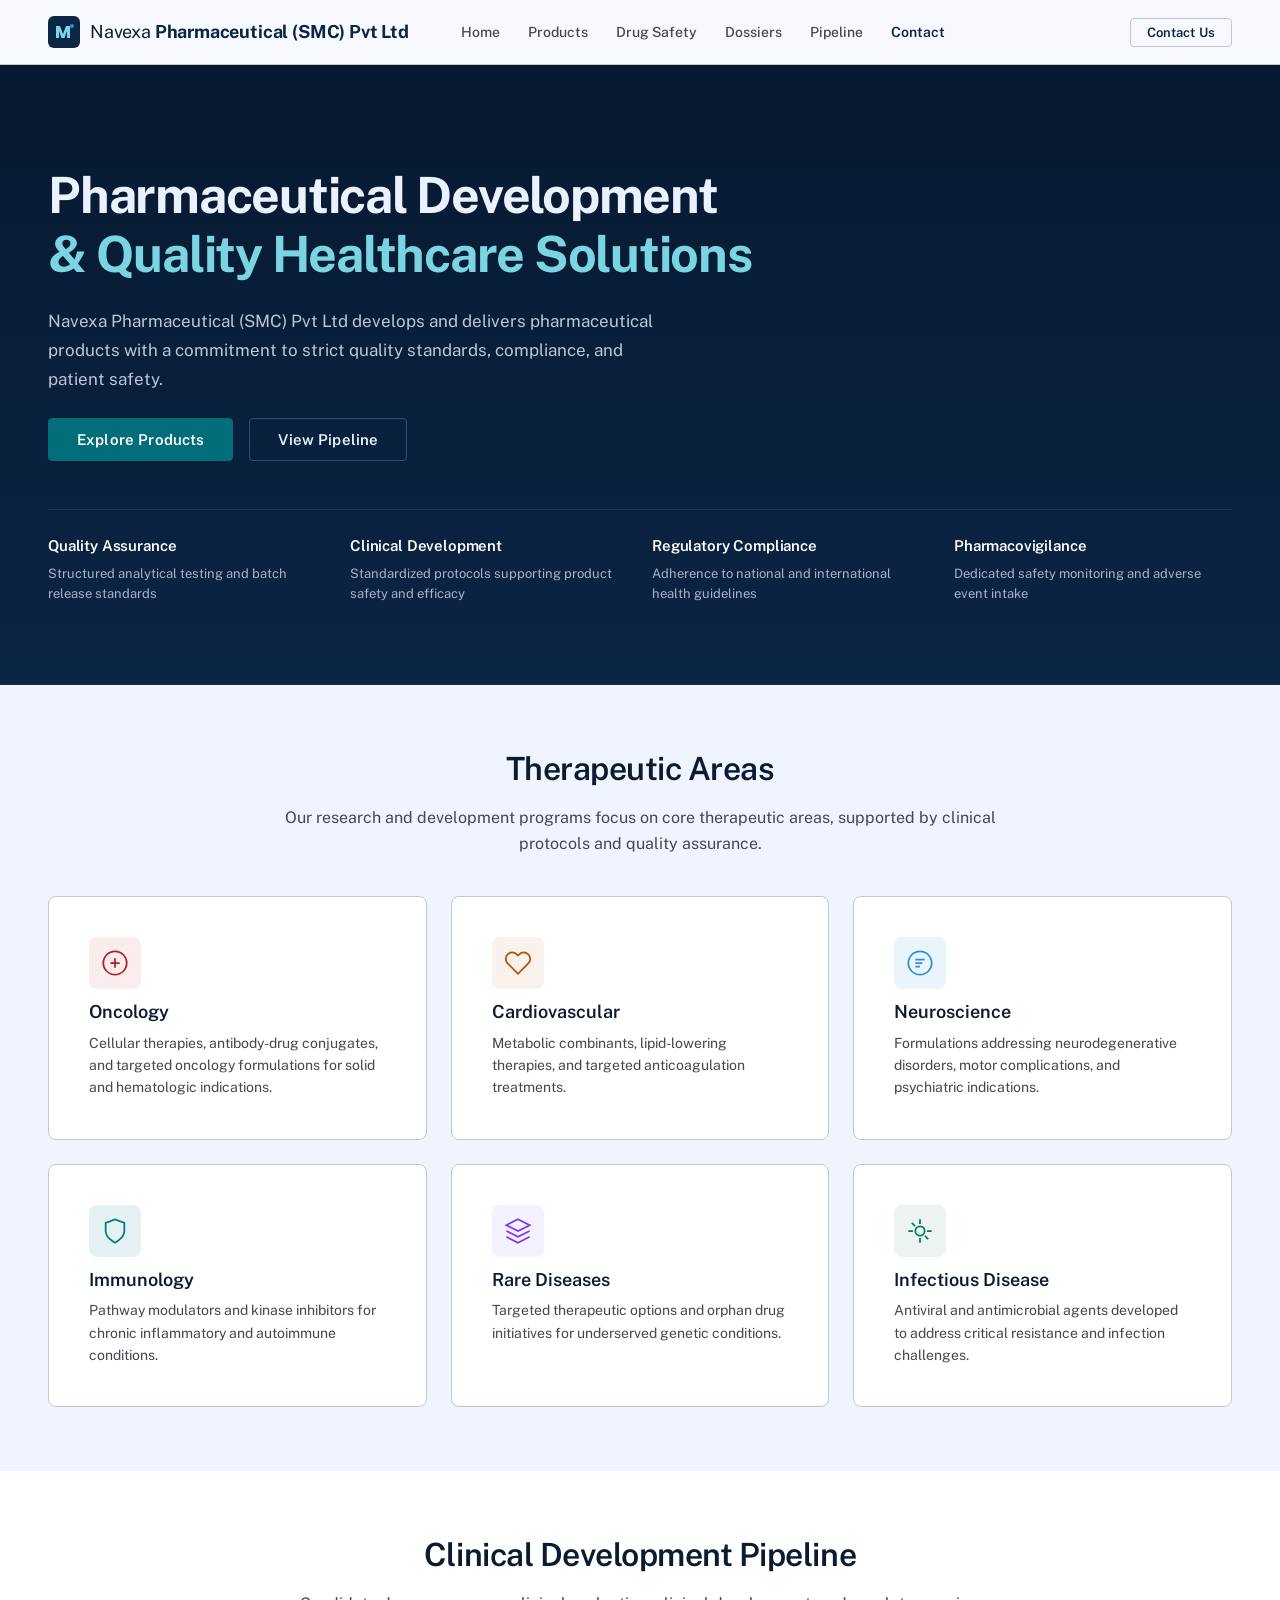
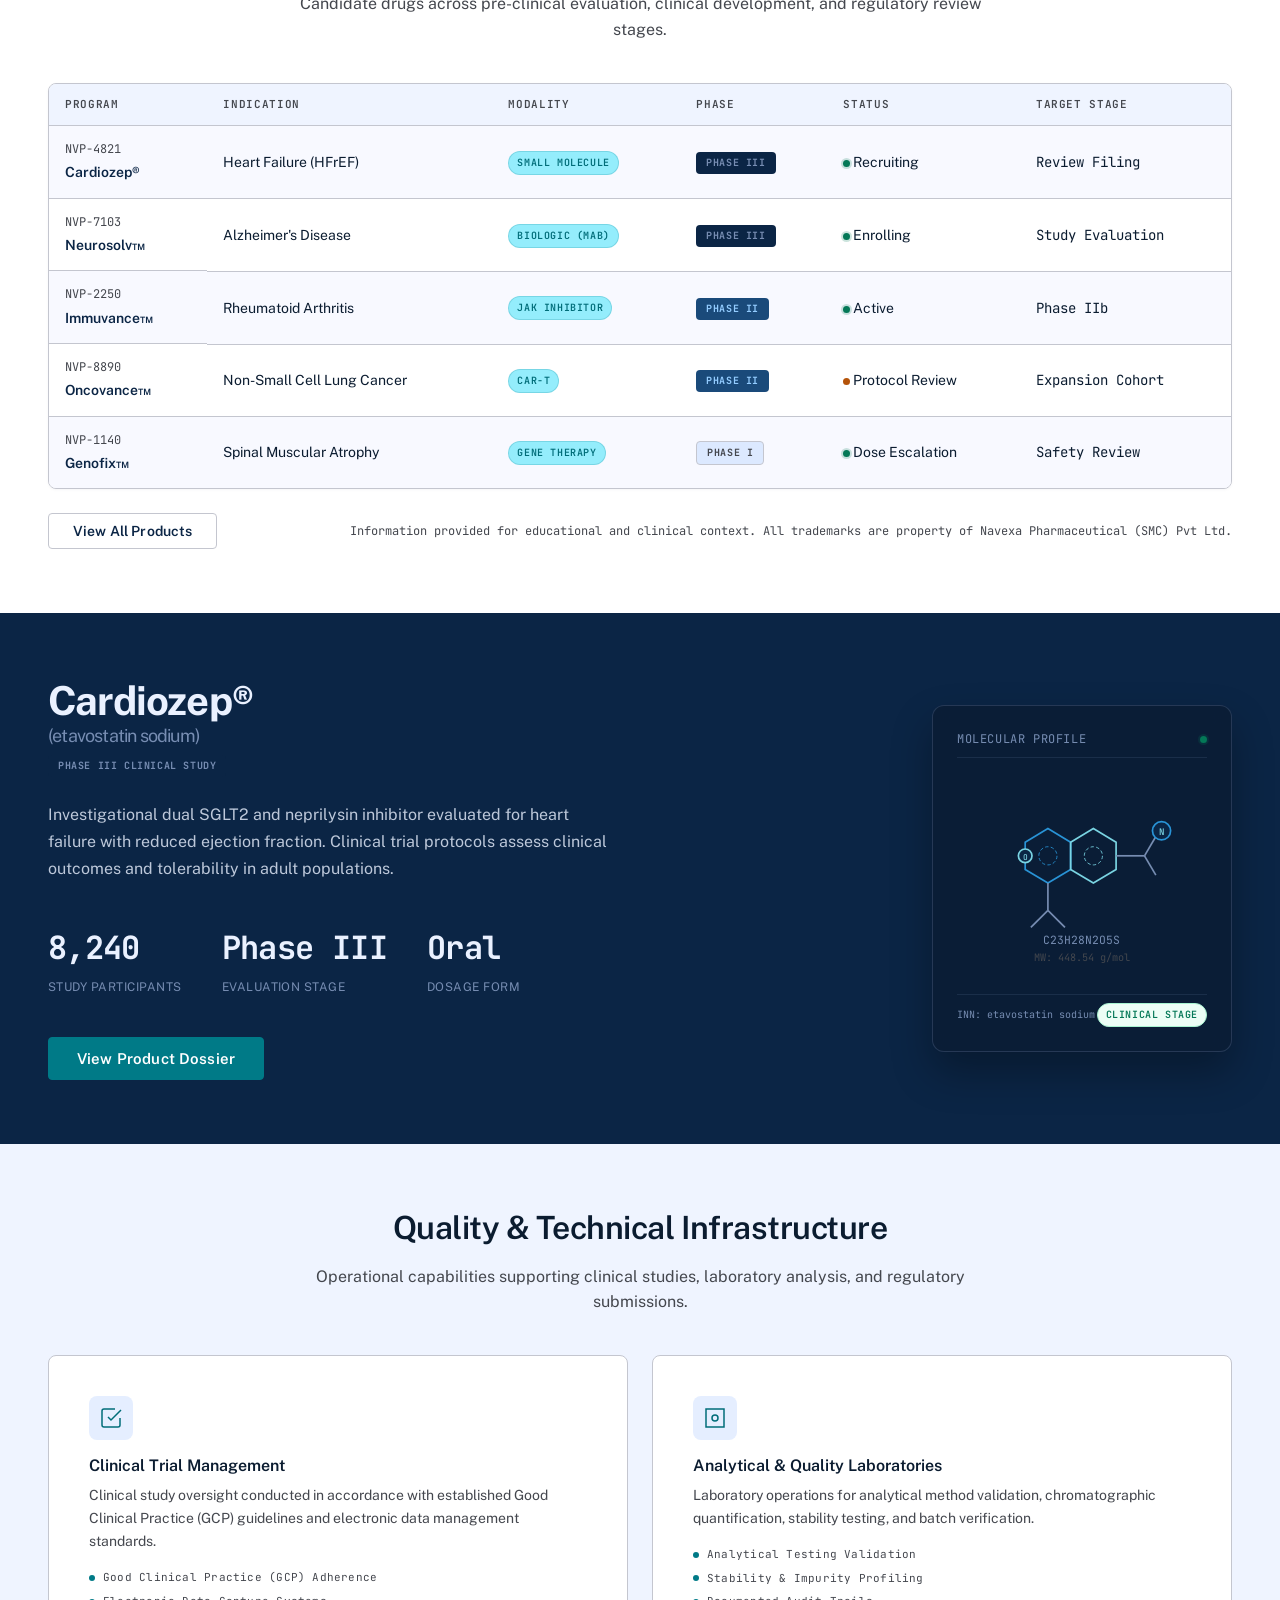
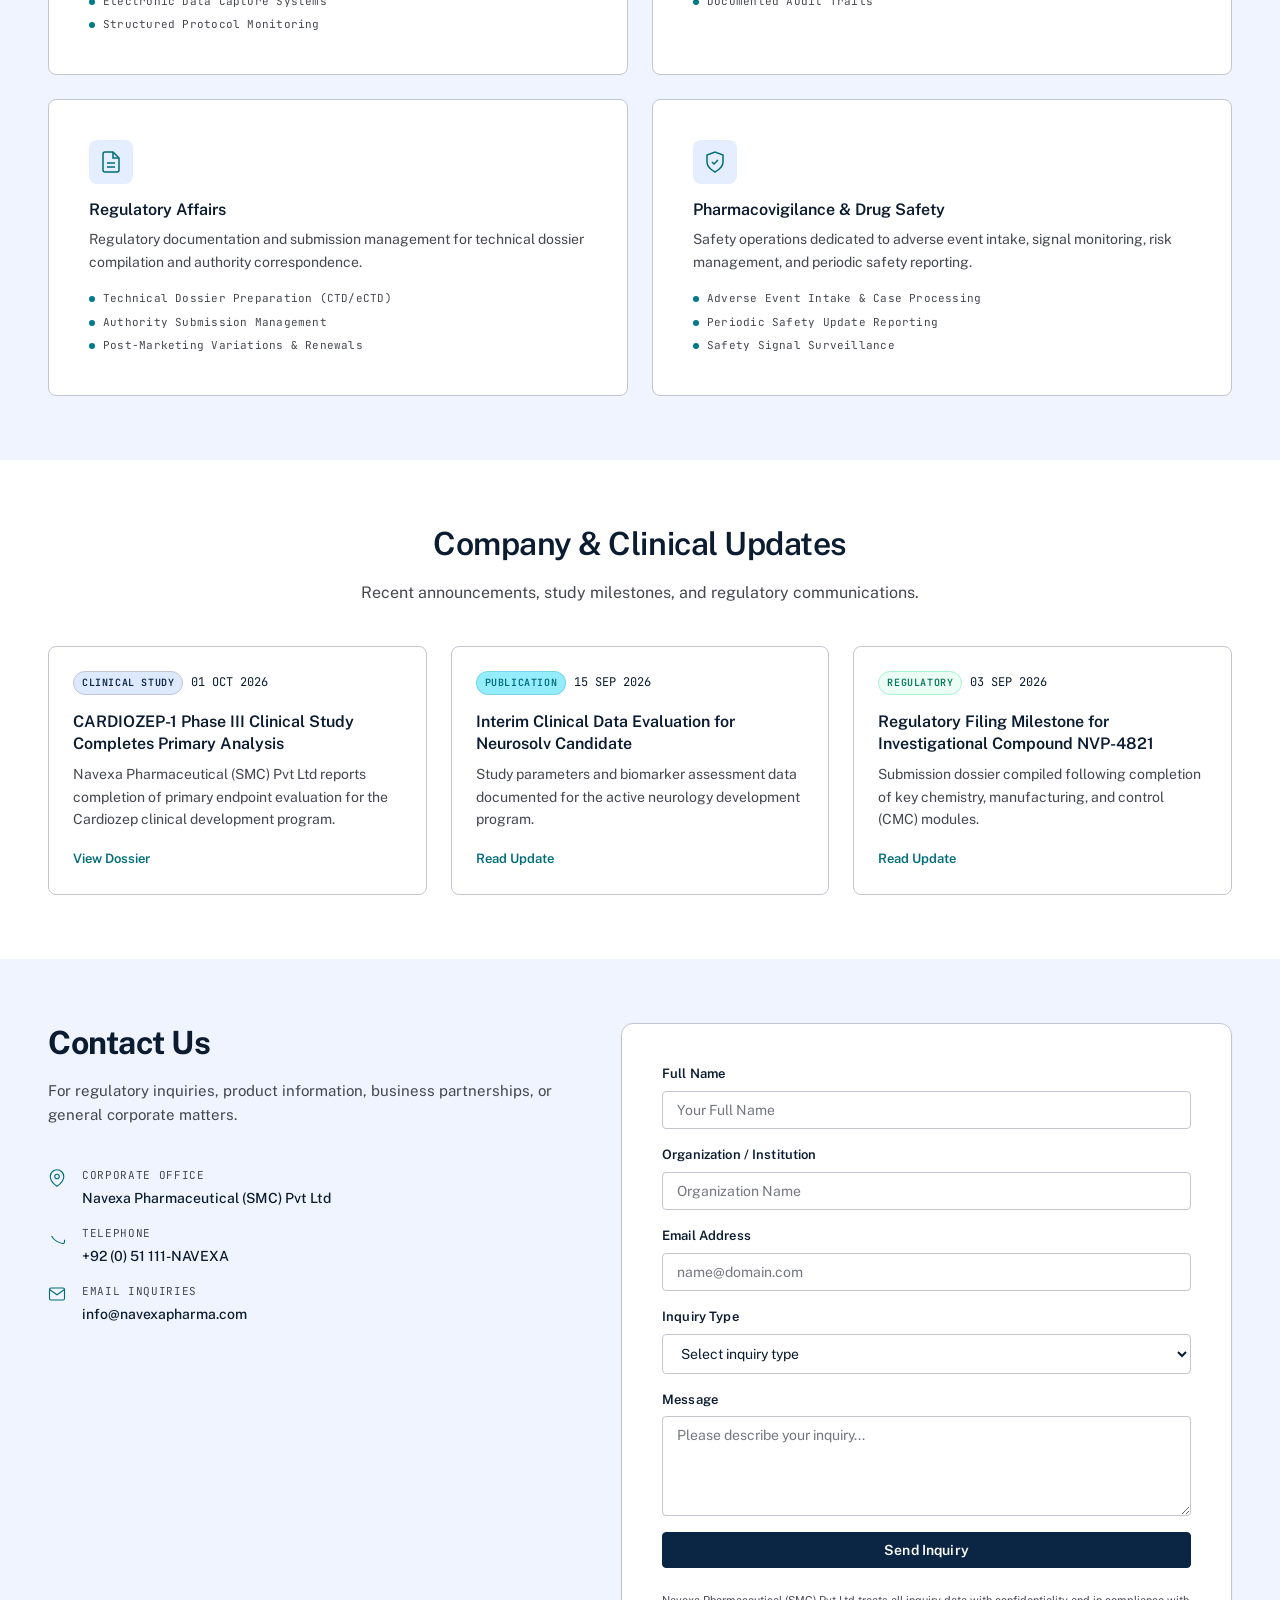
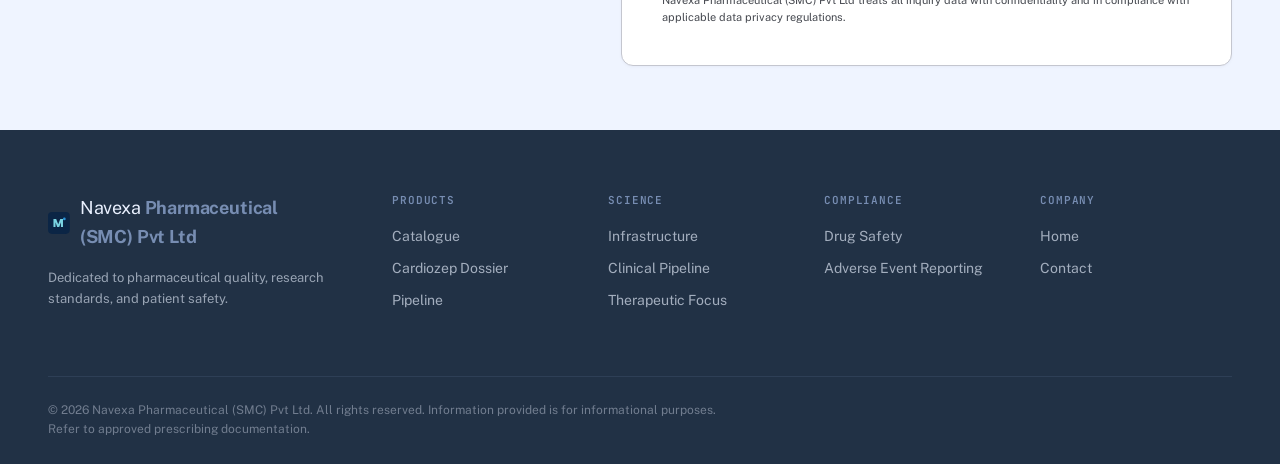
==== index.html @ 5f013281 "Initial commit: Navexa Pharmaceutical corporate frontend" ====
<!DOCTYPE html>
<html lang="en">
<head>
  <meta charset="UTF-8" />
  <meta name="viewport" content="width=device-width, initial-scale=1.0" />
  <title>Navexa Pharmaceutical (SMC) Pvt Ltd — Corporate Healthcare &amp; Formulations</title>
  <meta name="description" content="Navexa Pharmaceutical (SMC) Pvt Ltd develops and delivers pharmaceutical products with a commitment to quality standards, clinical research, and patient safety." />
  <link rel="preconnect" href="https://fonts.googleapis.com" />
  <link rel="preconnect" href="https://fonts.gstatic.com" crossorigin />
  <link href="https://fonts.googleapis.com/css2?family=Public+Sans:ital,wght@0,300;0,400;0,500;0,600;0,700;0,800;1,400&family=JetBrains+Mono:wght@400;500;600;700&display=swap" rel="stylesheet" />
  <link rel="stylesheet" href="css/design-system.css" />
  <link rel="stylesheet" href="css/homepage.css" />
</head>
<body>
  <nav class="nav" id="main-nav">
    <div class="nav__inner container">
      <a href="index.html" class="nav__logo">
        <svg width="32" height="32" viewBox="0 0 32 32" fill="none"><rect width="32" height="32" rx="6" fill="#0B2545"/><path d="M8 10h4l3 8 3-8h4v12h-3v-7l-2.5 7h-3L11 15v7H8V10z" fill="#7AD4E2"/><circle cx="24" cy="10" r="2" fill="#2993D6"/></svg>
        <span class="nav__brand">Navexa <strong>Pharmaceutical (SMC) Pvt Ltd</strong></span>
      </a>
      <ul class="nav__links" id="nav-links">
        <li><a href="index.html" class="nav__link nav__link--active">Home</a></li>
        <li><a href="products.html" class="nav__link">Products</a></li>
        <li><a href="pharmacovigilance.html" class="nav__link">Drug Safety</a></li>
        <li><a href="dossier.html" class="nav__link">Dossiers</a></li>
        <li><a href="#pipeline" class="nav__link">Pipeline</a></li>
        <li><a href="#contact" class="nav__link">Contact</a></li>
      </ul>
      <div class="nav__actions">
        <a href="#contact" class="btn btn--outline btn--sm" id="nav-portal-btn">Contact Us</a>
        <button class="nav__hamburger" id="nav-hamburger" aria-label="Open menu" aria-expanded="false"><span></span><span></span><span></span></button>
      </div>
    </div>
  </nav>

  <header class="hero" id="home">
    <div class="container hero__inner">
      <h1 class="hero__headline">Pharmaceutical Development<br/><span class="hero__headline-accent">&amp; Quality Healthcare Solutions</span></h1>
      <p class="hero__subtext">Navexa Pharmaceutical (SMC) Pvt Ltd develops and delivers pharmaceutical products with a commitment to strict quality standards, compliance, and patient safety.</p>
      <div class="hero__actions">
        <a href="products.html" class="btn btn--primary btn--lg" id="hero-products-btn">Explore Products</a>
        <a href="#pipeline" class="btn btn--outline btn--lg" id="hero-pipeline-btn">View Pipeline</a>
      </div>
      <div class="hero__pillars">
        <div class="pillar-item">
          <span class="pillar-item__title">Quality Assurance</span>
          <span class="pillar-item__desc">Structured analytical testing and batch release standards</span>
        </div>
        <div class="pillar-item">
          <span class="pillar-item__title">Clinical Development</span>
          <span class="pillar-item__desc">Standardized protocols supporting product safety and efficacy</span>
        </div>
        <div class="pillar-item">
          <span class="pillar-item__title">Regulatory Compliance</span>
          <span class="pillar-item__desc">Adherence to national and international health guidelines</span>
        </div>
        <div class="pillar-item">
          <span class="pillar-item__title">Pharmacovigilance</span>
          <span class="pillar-item__desc">Dedicated safety monitoring and adverse event intake</span>
        </div>
      </div>
    </div>
  </header>

  <section class="section section--alt" id="therapeutic-areas">
    <div class="container">
      <div class="section__header">
        <h2 class="section__title">Therapeutic Areas</h2>
        <p class="section__subtitle">Our research and development programs focus on core therapeutic areas, supported by clinical protocols and quality assurance.</p>
      </div>
      <div class="grid grid--3col">
        <a href="products.html" class="therapeutic-card" id="card-oncology">
          <div class="therapeutic-card__icon therapeutic-card__icon--oncology"><svg width="28" height="28" viewBox="0 0 24 24" fill="none" stroke="currentColor" stroke-width="1.5"><circle cx="12" cy="12" r="10"/><path d="M8 12h8M12 8v8"/></svg></div>
          <h3 class="therapeutic-card__title">Oncology</h3>
          <p class="therapeutic-card__desc">Cellular therapies, antibody-drug conjugates, and targeted oncology formulations for solid and hematologic indications.</p>
        </a>
        <a href="products.html" class="therapeutic-card" id="card-cardiology">
          <div class="therapeutic-card__icon therapeutic-card__icon--cardiology"><svg width="28" height="28" viewBox="0 0 24 24" fill="none" stroke="currentColor" stroke-width="1.5"><path d="M20.84 4.61a5.5 5.5 0 0 0-7.78 0L12 5.67l-1.06-1.06a5.5 5.5 0 0 0-7.78 7.78l1.06 1.06L12 21.23l7.78-7.78 1.06-1.06a5.5 5.5 0 0 0 0-7.78z"/></svg></div>
          <h3 class="therapeutic-card__title">Cardiovascular</h3>
          <p class="therapeutic-card__desc">Metabolic combinants, lipid-lowering therapies, and targeted anticoagulation treatments.</p>
        </a>
        <a href="products.html" class="therapeutic-card" id="card-neurology">
          <div class="therapeutic-card__icon therapeutic-card__icon--neurology"><svg width="28" height="28" viewBox="0 0 24 24" fill="none" stroke="currentColor" stroke-width="1.5"><circle cx="12" cy="12" r="10"/><path d="M8 9h8M8 12h6M8 15h4"/></svg></div>
          <h3 class="therapeutic-card__title">Neuroscience</h3>
          <p class="therapeutic-card__desc">Formulations addressing neurodegenerative disorders, motor complications, and psychiatric indications.</p>
        </a>
        <a href="products.html" class="therapeutic-card" id="card-immunology">
          <div class="therapeutic-card__icon therapeutic-card__icon--immunology"><svg width="28" height="28" viewBox="0 0 24 24" fill="none" stroke="currentColor" stroke-width="1.5"><path d="M12 22s8-4 8-10V5l-8-3-8 3v7c0 6 8 10 8 10z"/></svg></div>
          <h3 class="therapeutic-card__title">Immunology</h3>
          <p class="therapeutic-card__desc">Pathway modulators and kinase inhibitors for chronic inflammatory and autoimmune conditions.</p>
        </a>
        <a href="products.html" class="therapeutic-card" id="card-rare">
          <div class="therapeutic-card__icon therapeutic-card__icon--rare"><svg width="28" height="28" viewBox="0 0 24 24" fill="none" stroke="currentColor" stroke-width="1.5"><path d="M12 2L2 7l10 5 10-5-10-5zM2 17l10 5 10-5M2 12l10 5 10-5"/></svg></div>
          <h3 class="therapeutic-card__title">Rare Diseases</h3>
          <p class="therapeutic-card__desc">Targeted therapeutic options and orphan drug initiatives for underserved genetic conditions.</p>
        </a>
        <a href="products.html" class="therapeutic-card" id="card-infectious">
          <div class="therapeutic-card__icon therapeutic-card__icon--infectious"><svg width="28" height="28" viewBox="0 0 24 24" fill="none" stroke="currentColor" stroke-width="1.5"><circle cx="12" cy="12" r="4"/><path d="M12 2v4M12 18v4M4.93 4.93l2.83 2.83M16.24 16.24l2.83 2.83M2 12h4M18 12h4"/></svg></div>
          <h3 class="therapeutic-card__title">Infectious Disease</h3>
          <p class="therapeutic-card__desc">Antiviral and antimicrobial agents developed to address critical resistance and infection challenges.</p>
        </a>
      </div>
    </div>
  </section>

  <section class="section" id="pipeline">
    <div class="container">
      <div class="section__header">
        <h2 class="section__title">Clinical Development Pipeline</h2>
        <p class="section__subtitle">Candidate drugs across pre-clinical evaluation, clinical development, and regulatory review stages.</p>
      </div>
      <div class="pipeline-table-wrapper">
        <table class="pipeline-table" id="pipeline-table">
          <thead><tr><th>Program</th><th>Indication</th><th>Modality</th><th>Phase</th><th>Status</th><th>Target Stage</th></tr></thead>
          <tbody>
            <tr>
              <td class="pipeline-table__program"><span class="program-code">NVP-4821</span><span class="program-name">Cardiozep&#174;</span></td>
              <td>Heart Failure (HFrEF)</td>
              <td><span class="badge badge--modality">Small Molecule</span></td>
              <td><span class="phase-badge phase-badge--iii">PHASE III</span></td>
              <td><span class="status-dot status-dot--active"></span> Recruiting</td>
              <td class="font-mono">Review Filing</td>
            </tr>
            <tr>
              <td class="pipeline-table__program"><span class="program-code">NVP-7103</span><span class="program-name">Neurosolv&#8482;</span></td>
              <td>Alzheimer's Disease</td>
              <td><span class="badge badge--modality">Biologic (mAb)</span></td>
              <td><span class="phase-badge phase-badge--iii">PHASE III</span></td>
              <td><span class="status-dot status-dot--active"></span> Enrolling</td>
              <td class="font-mono">Study Evaluation</td>
            </tr>
            <tr>
              <td class="pipeline-table__program"><span class="program-code">NVP-2250</span><span class="program-name">Immuvance&#8482;</span></td>
              <td>Rheumatoid Arthritis</td>
              <td><span class="badge badge--modality">JAK Inhibitor</span></td>
              <td><span class="phase-badge phase-badge--ii">PHASE II</span></td>
              <td><span class="status-dot status-dot--active"></span> Active</td>
              <td class="font-mono">Phase IIb</td>
            </tr>
            <tr>
              <td class="pipeline-table__program"><span class="program-code">NVP-8890</span><span class="program-name">Oncovance&#8482;</span></td>
              <td>Non-Small Cell Lung Cancer</td>
              <td><span class="badge badge--modality">CAR-T</span></td>
              <td><span class="phase-badge phase-badge--ii">PHASE II</span></td>
              <td><span class="status-dot status-dot--pending"></span> Protocol Review</td>
              <td class="font-mono">Expansion Cohort</td>
            </tr>
            <tr>
              <td class="pipeline-table__program"><span class="program-code">NVP-1140</span><span class="program-name">Genofix&#8482;</span></td>
              <td>Spinal Muscular Atrophy</td>
              <td><span class="badge badge--modality">Gene Therapy</span></td>
              <td><span class="phase-badge phase-badge--i">PHASE I</span></td>
              <td><span class="status-dot status-dot--active"></span> Dose Escalation</td>
              <td class="font-mono">Safety Review</td>
            </tr>
          </tbody>
        </table>
      </div>
      <div class="pipeline-table-footer">
        <a href="products.html" class="btn btn--outline" id="view-full-pipeline-btn">View All Products</a>
        <p class="pipeline-disclaimer">Information provided for educational and clinical context. All trademarks are property of Navexa Pharmaceutical (SMC) Pvt Ltd.</p>
      </div>
    </div>
  </section>

  <section class="section section--navy" id="featured-drug">
    <div class="container">
      <div class="featured-drug__inner">
        <div class="featured-drug__content">
          <h2 class="featured-drug__title">Cardiozep&#174; <span class="featured-drug__inn">(etavostatin sodium)</span></h2>
          <p class="featured-drug__phase">
            <span class="phase-badge phase-badge--iii">PHASE III CLINICAL STUDY</span>
          </p>
          <p class="featured-drug__desc">Investigational dual SGLT2 and neprilysin inhibitor evaluated for heart failure with reduced ejection fraction. Clinical trial protocols assess clinical outcomes and tolerability in adult populations.</p>
          <div class="trial-metrics">
            <div class="trial-metric"><span class="trial-metric__value">8,240</span><span class="trial-metric__label">Study Participants</span></div>
            <div class="trial-metric"><span class="trial-metric__value">Phase III</span><span class="trial-metric__label">Evaluation Stage</span></div>
            <div class="trial-metric"><span class="trial-metric__value">Oral</span><span class="trial-metric__label">Dosage Form</span></div>
          </div>
          <a href="dossier.html" class="btn btn--teal btn--lg" id="view-dossier-btn">View Product Dossier</a>
        </div>
        <div class="featured-drug__visual" aria-hidden="true">
          <div class="molecule-card">
            <div class="molecule-card__header">
              <span class="font-mono text-xs">MOLECULAR PROFILE</span>
              <span class="status-dot status-dot--active"></span>
            </div>
            <div class="molecule-card__structure">
              <svg viewBox="0 0 220 180" fill="none" xmlns="http://www.w3.org/2000/svg" class="molecule-svg">
                <polygon points="60,60 80,48 100,60 100,84 80,96 60,84" stroke="#2993D6" stroke-width="1.5" fill="none"/>
                <polygon points="100,60 120,48 140,60 140,84 120,96 100,84" stroke="#7AD4E2" stroke-width="1.5" fill="none"/>
                <line x1="140" y1="72" x2="165" y2="72" stroke="#778DB2" stroke-width="1.5"/>
                <line x1="165" y1="72" x2="175" y2="55" stroke="#778DB2" stroke-width="1.5"/>
                <line x1="165" y1="72" x2="175" y2="89" stroke="#778DB2" stroke-width="1.5"/>
                <circle cx="180" cy="50" r="8" fill="#0B2545" stroke="#2993D6" stroke-width="1.5"/>
                <text x="180" y="54" text-anchor="middle" fill="#7AD4E2" font-size="8" font-family="JetBrains Mono" font-weight="600">N</text>
                <circle cx="60" cy="72" r="6" fill="#0B2545" stroke="#7AD4E2" stroke-width="1.5"/>
                <text x="60" y="76" text-anchor="middle" fill="#94EDFC" font-size="7" font-family="JetBrains Mono">O</text>
                <line x1="80" y1="96" x2="80" y2="120" stroke="#778DB2" stroke-width="1.5"/>
                <line x1="80" y1="120" x2="65" y2="135" stroke="#778DB2" stroke-width="1.5"/>
                <line x1="80" y1="120" x2="95" y2="135" stroke="#778DB2" stroke-width="1.5"/>
                <text x="110" y="150" text-anchor="middle" fill="#778DB2" font-size="10" font-family="JetBrains Mono">C23H28N2O5S</text>
                <text x="110" y="165" text-anchor="middle" fill="#44474E" font-size="9" font-family="JetBrains Mono">MW: 448.54 g/mol</text>
                <circle cx="80" cy="72" r="8" stroke="#2993D6" stroke-width="0.75" stroke-dasharray="3 2" fill="none"/>
                <circle cx="120" cy="72" r="8" stroke="#7AD4E2" stroke-width="0.75" stroke-dasharray="3 2" fill="none"/>
              </svg>
            </div>
            <div class="molecule-card__footer">
              <span class="font-mono text-xxs">INN: etavostatin sodium</span>
              <span class="badge badge--verified">CLINICAL STAGE</span>
            </div>
          </div>
        </div>
      </div>
    </div>
  </section>

  <section class="section section--alt" id="science">
    <div class="container">
      <div class="section__header">
        <h2 class="section__title">Quality &amp; Technical Infrastructure</h2>
        <p class="section__subtitle">Operational capabilities supporting clinical studies, laboratory analysis, and regulatory submissions.</p>
      </div>
      <div class="grid grid--2col">
        <div class="info-card" id="info-gcp">
          <div class="info-card__icon"><svg width="24" height="24" viewBox="0 0 24 24" fill="none" stroke="currentColor" stroke-width="1.5"><path d="M9 11l3 3L22 4"/><path d="M21 12v7a2 2 0 0 1-2 2H5a2 2 0 0 1-2-2V5a2 2 0 0 1 2-2h11"/></svg></div>
          <h3 class="info-card__title">Clinical Trial Management</h3>
          <p class="info-card__desc">Clinical study oversight conducted in accordance with established Good Clinical Practice (GCP) guidelines and electronic data management standards.</p>
          <ul class="compliance-list"><li><span class="compliance-dot"></span> Good Clinical Practice (GCP) Adherence</li><li><span class="compliance-dot"></span> Electronic Data Capture Systems</li><li><span class="compliance-dot"></span> Structured Protocol Monitoring</li></ul>
        </div>
        <div class="info-card" id="info-bio">
          <div class="info-card__icon"><svg width="24" height="24" viewBox="0 0 24 24" fill="none" stroke="currentColor" stroke-width="1.5"><path d="M3 3h18v18H3z"/><circle cx="12" cy="12" r="3"/></svg></div>
          <h3 class="info-card__title">Analytical &amp; Quality Laboratories</h3>
          <p class="info-card__desc">Laboratory operations for analytical method validation, chromatographic quantification, stability testing, and batch verification.</p>
          <ul class="compliance-list"><li><span class="compliance-dot"></span> Analytical Testing Validation</li><li><span class="compliance-dot"></span> Stability &amp; Impurity Profiling</li><li><span class="compliance-dot"></span> Documented Audit Trails</li></ul>
        </div>
        <div class="info-card" id="info-reg">
          <div class="info-card__icon"><svg width="24" height="24" viewBox="0 0 24 24" fill="none" stroke="currentColor" stroke-width="1.5"><path d="M14 2H6a2 2 0 0 0-2 2v16a2 2 0 0 0 2 2h12a2 2 0 0 0 2-2V8z"/><polyline points="14 2 14 8 20 8"/><line x1="16" y1="13" x2="8" y2="13"/><line x1="16" y1="17" x2="8" y2="17"/></svg></div>
          <h3 class="info-card__title">Regulatory Affairs</h3>
          <p class="info-card__desc">Regulatory documentation and submission management for technical dossier compilation and authority correspondence.</p>
          <ul class="compliance-list"><li><span class="compliance-dot"></span> Technical Dossier Preparation (CTD/eCTD)</li><li><span class="compliance-dot"></span> Authority Submission Management</li><li><span class="compliance-dot"></span> Post-Marketing Variations &amp; Renewals</li></ul>
        </div>
        <div class="info-card" id="info-pv">
          <div class="info-card__icon"><svg width="24" height="24" viewBox="0 0 24 24" fill="none" stroke="currentColor" stroke-width="1.5"><path d="M12 22s8-4 8-10V5l-8-3-8 3v7c0 6 8 10 8 10z"/><path d="M9 12l2 2 4-4"/></svg></div>
          <h3 class="info-card__title">Pharmacovigilance &amp; Drug Safety</h3>
          <p class="info-card__desc">Safety operations dedicated to adverse event intake, signal monitoring, risk management, and periodic safety reporting.</p>
          <ul class="compliance-list"><li><span class="compliance-dot"></span> Adverse Event Intake &amp; Case Processing</li><li><span class="compliance-dot"></span> Periodic Safety Update Reporting</li><li><span class="compliance-dot"></span> Safety Signal Surveillance</li></ul>
        </div>
      </div>
    </div>
  </section>

  <section class="section" id="news">
    <div class="container">
      <div class="section__header">
        <h2 class="section__title">Company &amp; Clinical Updates</h2>
        <p class="section__subtitle">Recent announcements, study milestones, and regulatory communications.</p>
      </div>
      <div class="grid grid--3col">
        <article class="news-card" id="news-1">
          <div class="news-card__meta"><span class="badge badge--phase">CLINICAL STUDY</span><time class="font-mono text-xs" datetime="2026-10-01">01 OCT 2026</time></div>
          <h3 class="news-card__title">CARDIOZEP-1 Phase III Clinical Study Completes Primary Analysis</h3>
          <p class="news-card__excerpt">Navexa Pharmaceutical (SMC) Pvt Ltd reports completion of primary endpoint evaluation for the Cardiozep clinical development program.</p>
          <a href="dossier.html" class="news-card__link">View Dossier</a>
        </article>
        <article class="news-card" id="news-2">
          <div class="news-card__meta"><span class="badge badge--modality">PUBLICATION</span><time class="font-mono text-xs" datetime="2026-09-15">15 SEP 2026</time></div>
          <h3 class="news-card__title">Interim Clinical Data Evaluation for Neurosolv Candidate</h3>
          <p class="news-card__excerpt">Study parameters and biomarker assessment data documented for the active neurology development program.</p>
          <a href="#" class="news-card__link">Read Update</a>
        </article>
        <article class="news-card" id="news-3">
          <div class="news-card__meta"><span class="badge badge--verified">REGULATORY</span><time class="font-mono text-xs" datetime="2026-09-03">03 SEP 2026</time></div>
          <h3 class="news-card__title">Regulatory Filing Milestone for Investigational Compound NVP-4821</h3>
          <p class="news-card__excerpt">Submission dossier compiled following completion of key chemistry, manufacturing, and control (CMC) modules.</p>
          <a href="#" class="news-card__link">Read Update</a>
        </article>
      </div>
    </div>
  </section>

  <section class="section section--alt" id="contact">
    <div class="container">
      <div class="contact-grid">
        <div class="contact-info">
          <h2 class="contact-info__title">Contact Us</h2>
          <p class="contact-info__desc">For regulatory inquiries, product information, business partnerships, or general corporate matters.</p>
          <div class="contact-channels">
            <div class="contact-channel"><svg width="18" height="18" viewBox="0 0 24 24" fill="none" stroke="currentColor" stroke-width="1.5"><path d="M21 10c0 7-9 13-9 13s-9-6-9-13a9 9 0 0 1 18 0z"/><circle cx="12" cy="10" r="3"/></svg><div><span class="contact-channel__label">Corporate Office</span><span class="contact-channel__value">Navexa Pharmaceutical (SMC) Pvt Ltd</span></div></div>
            <div class="contact-channel"><svg width="18" height="18" viewBox="0 0 24 24" fill="none" stroke="currentColor" stroke-width="1.5"><path d="M22 16.92v3a2 2 0 0 1-2.18 2 19.79 19.79 0 0 1-8.63-3.07A19.5 19.5 0 0 1 4.69 12"/></svg><div><span class="contact-channel__label">Telephone</span><span class="contact-channel__value">+92 (0) 51 111-NAVEXA</span></div></div>
            <div class="contact-channel"><svg width="18" height="18" viewBox="0 0 24 24" fill="none" stroke="currentColor" stroke-width="1.5"><path d="M4 4h16c1.1 0 2 .9 2 2v12c0 1.1-.9 2-2 2H4c-1.1 0-2-.9-2-2V6c0-1.1.9-2 2-2z"/><polyline points="22,6 12,13 2,6"/></svg><div><span class="contact-channel__label">Email Inquiries</span><span class="contact-channel__value">info@navexapharma.com</span></div></div>
          </div>
        </div>
        <form class="contact-form" id="contact-form" novalidate>
          <div class="form-group"><label class="form-label" for="contact-name">Full Name</label><input class="form-input" type="text" id="contact-name" name="name" placeholder="Your Full Name" required /></div>
          <div class="form-group"><label class="form-label" for="contact-org">Organization / Institution</label><input class="form-input" type="text" id="contact-org" name="organisation" placeholder="Organization Name" /></div>
          <div class="form-group"><label class="form-label" for="contact-email">Email Address</label><input class="form-input" type="email" id="contact-email" name="email" placeholder="name@domain.com" required /></div>
          <div class="form-group"><label class="form-label" for="contact-dept">Inquiry Type</label><select class="form-input form-select" id="contact-dept" name="inquiry_type"><option value="">Select inquiry type</option><option value="medical">Medical &amp; Product Information</option><option value="regulatory">Regulatory Affairs</option><option value="business">Business &amp; Distribution</option><option value="pv">Adverse Event Reporting</option></select></div>
          <div class="form-group"><label class="form-label" for="contact-message">Message</label><textarea class="form-input form-textarea" id="contact-message" name="message" rows="4" placeholder="Please describe your inquiry..."></textarea></div>
          <button type="submit" class="btn btn--primary btn--full" id="contact-submit-btn">Send Inquiry</button>
          <p class="form-disclaimer">Navexa Pharmaceutical (SMC) Pvt Ltd treats all inquiry data with confidentiality and in compliance with applicable data privacy regulations.</p>
        </form>
      </div>
    </div>
  </section>

  <footer class="footer" id="site-footer">
    <div class="container">
      <div class="footer__top">
        <div class="footer__brand">
          <div class="nav__logo"><svg width="28" height="28" viewBox="0 0 32 32" fill="none"><rect width="32" height="32" rx="6" fill="#0B2545"/><path d="M8 10h4l3 8 3-8h4v12h-3v-7l-2.5 7h-3L11 15v7H8V10z" fill="#7AD4E2"/><circle cx="24" cy="10" r="2" fill="#2993D6"/></svg><span class="nav__brand footer__brand-text">Navexa <strong>Pharmaceutical (SMC) Pvt Ltd</strong></span></div>
          <p class="footer__tagline">Dedicated to pharmaceutical quality, research standards, and patient safety.</p>
        </div>
        <div class="footer__nav-cols">
          <div class="footer__col"><h4 class="footer__col-title">Products</h4><ul class="footer__links"><li><a href="products.html">Catalogue</a></li><li><a href="dossier.html">Cardiozep Dossier</a></li><li><a href="#pipeline">Pipeline</a></li></ul></div>
          <div class="footer__col"><h4 class="footer__col-title">Science</h4><ul class="footer__links"><li><a href="#science">Infrastructure</a></li><li><a href="#pipeline">Clinical Pipeline</a></li><li><a href="#therapeutic-areas">Therapeutic Focus</a></li></ul></div>
          <div class="footer__col"><h4 class="footer__col-title">Compliance</h4><ul class="footer__links"><li><a href="pharmacovigilance.html">Drug Safety</a></li><li><a href="pharmacovigilance.html">Adverse Event Reporting</a></li></ul></div>
          <div class="footer__col"><h4 class="footer__col-title">Company</h4><ul class="footer__links"><li><a href="index.html">Home</a></li><li><a href="#contact">Contact</a></li></ul></div>
        </div>
      </div>
      <div class="footer__bottom">
        <p class="footer__legal">&copy; 2026 Navexa Pharmaceutical (SMC) Pvt Ltd. All rights reserved. Information provided is for informational purposes. Refer to approved prescribing documentation.</p>
      </div>
    </div>
  </footer>
  <script src="js/main.js"></script>
</body>
</html>
---- css/design-system.css ----
﻿/* =====================================================
   Navexa pharmaceutical (SMC) pvt Ltd DESIGN SYSTEM — Clinical Precision & Life Sciences
   Based on Stitch "Clinical Precision & Life Sciences" theme
   Primary: #0B2545 (Navy) | Secondary: #007A87 (Teal) | Tertiary: #2993D6 (Cyan)
   ===================================================== */

/* ── CSS CUSTOM PROPERTIES ── */
:root {
  /* Primary Navy */
  --color-primary: #001026;
  --color-on-primary: #ffffff;
  --color-primary-container: #0b2545;
  --color-on-primary-container: #778db2;

  /* Secondary Teal */
  --color-secondary: #006874;
  --color-on-secondary: #ffffff;
  --color-secondary-container: #94edfc;
  --color-on-secondary-container: #006d79;

  /* Tertiary Cyan */
  --color-tertiary: #00111f;
  --color-on-tertiary: #ffffff;
  --color-tertiary-container: #00273f;
  --color-on-tertiary-container: #2993d6;

  /* Surface */
  --color-surface: #f8f9ff;
  --color-surface-dim: #cbdbf5;
  --color-surface-bright: #f8f9ff;
  --color-surface-container-lowest: #ffffff;
  --color-surface-container-low: #eff4ff;
  --color-surface-container: #e5eeff;
  --color-surface-container-high: #dce9ff;
  --color-surface-container-highest: #d3e4fe;
  --color-on-surface: #0b1c30;
  --color-on-surface-variant: #44474e;
  --color-inverse-surface: #213145;
  --color-inverse-on-surface: #eaf1ff;
  --color-outline: #74777f;
  --color-outline-variant: #c4c6cf;
  --color-background: #f8f9ff;
  --color-on-background: #0b1c30;
  --color-surface-variant: #d3e4fe;

  /* Error */
  --color-error: #ba1a1a;
  --color-error-container: #ffdad6;
  --color-on-error: #ffffff;

  /* Clinical Semantic */
  --color-success: #047857;
  --color-success-bg: #ecfdf5;
  --color-warning: #b45309;
  --color-warning-bg: #fffbeb;

  /* Typography */
  --font-headline: 'Public Sans', system-ui, sans-serif;
  --font-body: 'Public Sans', system-ui, sans-serif;
  --font-mono: 'JetBrains Mono', 'Courier New', monospace;

  /* Spacing */
  --space-xs: 0.25rem;
  --space-sm: 0.5rem;
  --space-md: 1rem;
  --space-lg: 1.5rem;
  --space-xl: 2.5rem;
  --space-2xl: 4rem;
  --gutter: 1.5rem;
  --margin: 3rem;

  /* Border Radius */
  --radius-sm: 0.125rem;
  --radius: 0.25rem;
  --radius-md: 0.375rem;
  --radius-lg: 0.5rem;
  --radius-xl: 0.75rem;
  --radius-full: 9999px;

  /* Shadows */
  --shadow-sm: 0 1px 3px 0 rgba(11,37,69,0.04);
  --shadow-md: 0 4px 16px -2px rgba(11,37,69,0.06), 0 1px 3px 0 rgba(11,37,69,0.04);
  --shadow-lg: 0 20px 32px -4px rgba(11,37,69,0.12), 0 8px 16px -4px rgba(11,37,69,0.06);

  /* Transitions */
  --transition: 200ms cubic-bezier(0.4, 0, 0.2, 1);
  --transition-slow: 350ms cubic-bezier(0.4, 0, 0.2, 1);
}

/* ── RESET & BASE ── */
*, *::before, *::after { box-sizing: border-box; margin: 0; padding: 0; }
html { scroll-behavior: smooth; -webkit-font-smoothing: antialiased; }

body {
  font-family: var(--font-body);
  font-size: 15px;
  line-height: 1.6;
  color: var(--color-on-surface);
  background-color: var(--color-background);
}

/* ── TYPOGRAPHY ── */
h1, h2, h3, h4, h5, h6 {
  font-family: var(--font-headline);
  font-weight: 600;
  line-height: 1.25;
  color: var(--color-on-background);
}

.font-mono { font-family: var(--font-mono); }
.text-xs { font-size: 12px; }
.text-xxs { font-size: 11px; }

/* ── CONTAINER ── */
.container {
  width: 100%;
  max-width: 1280px;
  margin: 0 auto;
  padding: 0 var(--margin);
}
@media (max-width: 768px) { .container { padding: 0 1.25rem; } }

/* ── GRID ── */
.grid { display: grid; gap: var(--gutter); }
.grid--3col { grid-template-columns: repeat(3, 1fr); }
.grid--2col { grid-template-columns: repeat(2, 1fr); }
@media (max-width: 1024px) { .grid--3col { grid-template-columns: repeat(2, 1fr); } }
@media (max-width: 640px) { .grid--3col, .grid--2col { grid-template-columns: 1fr; } }

/* ── SECTIONS ── */
.section {
  padding: var(--space-2xl) 0;
  background: var(--color-surface-container-lowest);
}
.section--alt { background: var(--color-surface-container-low); }
.section--navy {
  background: var(--color-primary-container);
  color: var(--color-inverse-on-surface);
}

.section__header {
  text-align: center;
  margin-bottom: var(--space-xl);
  max-width: 720px;
  margin-left: auto;
  margin-right: auto;
}
.section__title {
  font-size: 32px;
  font-weight: 600;
  letter-spacing: -0.015em;
  color: var(--color-on-background);
  margin-bottom: var(--space-md);
}
.section__subtitle {
  font-size: 16px;
  color: var(--color-on-surface-variant);
  line-height: 1.6;
}

/* ── SECTION LABEL ── */
.section-label {
  display: inline-block;
  font-family: var(--font-mono);
  font-size: 11px;
  font-weight: 600;
  letter-spacing: 0.08em;
  text-transform: uppercase;
  color: var(--color-on-secondary-container);
  background: var(--color-secondary-container);
  padding: 3px 10px;
  border-radius: var(--radius-full);
  margin-bottom: var(--space-md);
}
.section-label--light {
  color: var(--color-on-primary-container);
  background: rgba(119,141,178,0.15);
}

/* ── BUTTONS ── */
.btn {
  display: inline-flex;
  align-items: center;
  gap: 8px;
  padding: 10px 24px;
  font-family: var(--font-body);
  font-size: 14px;
  font-weight: 600;
  line-height: 1;
  border-radius: var(--radius);
  border: 1px solid transparent;
  cursor: pointer;
  text-decoration: none;
  transition: background var(--transition), color var(--transition), border-color var(--transition), box-shadow var(--transition);
  white-space: nowrap;
  letter-spacing: 0.01em;
}
.btn:focus-visible { outline: 2px solid var(--color-secondary); outline-offset: 2px; }

.btn--primary { background: var(--color-primary-container); color: var(--color-on-primary); border-color: var(--color-primary-container); }
.btn--primary:hover { background: #163A63; border-color: #163A63; }
.btn--primary:active { background: #06162B; }

.btn--teal { background: #007A87; color: #ffffff; border-color: #007A87; }
.btn--teal:hover { background: #006874; }

.btn--outline { background: transparent; color: var(--color-primary-container); border-color: var(--color-outline-variant); }
.btn--outline:hover { background: var(--color-surface-container-low); border-color: var(--color-outline); }

.btn--sm { padding: 7px 16px; font-size: 13px; }
.btn--lg { padding: 13px 28px; font-size: 15px; }
.btn--full { width: 100%; justify-content: center; }

/* ── BADGES ── */
.badge {
  display: inline-flex;
  align-items: center;
  gap: 4px;
  font-family: var(--font-mono);
  font-size: 10px;
  font-weight: 600;
  letter-spacing: 0.06em;
  text-transform: uppercase;
  padding: 3px 8px;
  border-radius: var(--radius-full);
  white-space: nowrap;
}
.badge--phase {
  background: var(--color-surface-container-high);
  color: var(--color-primary-container);
  border: 1px solid var(--color-outline-variant);
}
.badge--verified {
  background: var(--color-success-bg);
  color: var(--color-success);
  border: 1px solid #a7f3d0;
}
.badge--modality {
  background: var(--color-secondary-container);
  color: var(--color-on-secondary-container);
  border: 1px solid rgba(0,122,135,0.2);
}
.badge__separator { color: var(--color-outline); font-size: 12px; }

/* ── PHASE BADGES ── */
.phase-badge {
  display: inline-flex;
  font-family: var(--font-mono);
  font-size: 10px;
  font-weight: 700;
  letter-spacing: 0.06em;
  text-transform: uppercase;
  padding: 3px 10px;
  border-radius: var(--radius);
}
.phase-badge--iii { background: var(--color-primary-container); color: var(--color-on-primary-container); }
.phase-badge--ii { background: #1a4a7a; color: #93ccff; }
.phase-badge--i { background: var(--color-surface-container-high); color: var(--color-on-surface-variant); border: 1px solid var(--color-outline-variant); }
.phase-badge--fda { background: var(--color-success-bg); color: var(--color-success); border: 1px solid #a7f3d0; }

/* ── STATUS DOTS ── */
.status-dot {
  display: inline-block;
  width: 7px;
  height: 7px;
  border-radius: 50%;
}
.status-dot--active { background: #047857; box-shadow: 0 0 0 2px rgba(4,120,87,0.2); animation: pulse-green 2s infinite; }
.status-dot--pending { background: #b45309; }
.status-dot--inactive { background: var(--color-outline); }

@keyframes pulse-green {
  0%, 100% { box-shadow: 0 0 0 2px rgba(4,120,87,0.2); }
  50% { box-shadow: 0 0 0 4px rgba(4,120,87,0.1); }
}

/* ── CARDS ── */
.info-card {
  background: var(--color-surface-container-lowest);
  border: 1px solid var(--color-outline-variant);
  border-radius: var(--radius-lg);
  padding: var(--space-xl);
  transition: box-shadow var(--transition), border-color var(--transition);
}
.info-card:hover { box-shadow: var(--shadow-md); border-color: var(--color-outline); }

.info-card__icon {
  width: 44px; height: 44px;
  display: flex; align-items: center; justify-content: center;
  background: var(--color-surface-container);
  border-radius: var(--radius-lg);
  color: var(--color-on-secondary-container);
  margin-bottom: var(--space-md);
}

.info-card__title {
  font-size: 16px;
  font-weight: 600;
  color: var(--color-on-background);
  margin-bottom: var(--space-sm);
}
.info-card__desc {
  font-size: 14px;
  color: var(--color-on-surface-variant);
  line-height: 1.65;
  margin-bottom: var(--space-md);
}

/* ── COMPLIANCE LIST ── */
.compliance-list { list-style: none; display: flex; flex-direction: column; gap: 6px; }
.compliance-list li {
  display: flex;
  align-items: center;
  gap: 8px;
  font-family: var(--font-mono);
  font-size: 11px;
  letter-spacing: 0.02em;
  color: var(--color-on-surface-variant);
}
.compliance-dot {
  flex-shrink: 0;
  width: 6px; height: 6px;
  border-radius: 50%;
  background: #007A87;
}

/* ── FORMS ── */
.form-group { display: flex; flex-direction: column; gap: 6px; }
.form-label {
  font-size: 13px;
  font-weight: 600;
  color: var(--color-on-surface);
  letter-spacing: 0.01em;
}
.form-input {
  width: 100%;
  padding: 10px 14px;
  border: 1px solid var(--color-outline-variant);
  border-radius: var(--radius);
  background: var(--color-surface-container-lowest);
  color: var(--color-on-surface);
  font-family: var(--font-body);
  font-size: 14px;
  transition: border-color var(--transition), box-shadow var(--transition);
  outline: none;
}
.form-input::placeholder { color: var(--color-outline); }
.form-input:focus { border-color: #007A87; box-shadow: 0 0 0 3px rgba(0,122,135,0.15); }
.form-textarea { resize: vertical; min-height: 100px; }
.form-select { cursor: pointer; }
.form-disclaimer { font-size: 11px; color: var(--color-on-surface-variant); margin-top: var(--space-sm); line-height: 1.5; }

/* ── NAV ── */
.nav {
  position: sticky;
  top: 0;
  z-index: 100;
  background: rgba(248,249,255,0.92);
  backdrop-filter: blur(12px);
  -webkit-backdrop-filter: blur(12px);
  border-bottom: 1px solid var(--color-outline-variant);
  transition: box-shadow var(--transition);
}
.nav.scrolled { box-shadow: var(--shadow-md); }

.nav__inner {
  display: flex;
  align-items: center;
  height: 64px;
  gap: var(--space-xl);
}

.nav__logo {
  display: flex;
  align-items: center;
  gap: 10px;
  text-decoration: none;
  flex-shrink: 0;
}
.nav__brand {
  font-family: var(--font-headline);
  font-size: 18px;
  font-weight: 400;
  color: var(--color-on-background);
  letter-spacing: -0.01em;
}
.nav__brand strong { font-weight: 700; color: var(--color-primary-container); }

.nav__links {
  display: flex;
  align-items: center;
  gap: var(--space-xs);
  list-style: none;
  flex: 1;
}
.nav__link {
  text-decoration: none;
  font-size: 14px;
  font-weight: 500;
  color: var(--color-on-surface-variant);
  padding: 6px 12px;
  border-radius: var(--radius);
  transition: background var(--transition), color var(--transition);
}
.nav__link:hover { background: var(--color-surface-container); color: var(--color-on-surface); }
.nav__link--active { color: var(--color-primary-container); font-weight: 600; }

.nav__actions { display: flex; align-items: center; gap: var(--space-sm); flex-shrink: 0; }

.nav__hamburger {
  display: none;
  flex-direction: column;
  gap: 5px;
  padding: 8px;
  border: none;
  background: none;
  cursor: pointer;
}
.nav__hamburger span { display: block; width: 22px; height: 2px; background: var(--color-on-surface); border-radius: 2px; transition: var(--transition); }

@media (max-width: 900px) {
  .nav__links { display: none; }
  .nav__hamburger { display: flex; }
}

/* ── NEWS CARD ── */
.news-card {
  background: var(--color-surface-container-lowest);
  border: 1px solid var(--color-outline-variant);
  border-radius: var(--radius-lg);
  padding: var(--space-lg);
  transition: box-shadow var(--transition), transform var(--transition);
}
.news-card:hover { box-shadow: var(--shadow-md); transform: translateY(-2px); }
.news-card__meta { display: flex; align-items: center; gap: var(--space-sm); margin-bottom: var(--space-md); }
.news-card__title { font-size: 16px; font-weight: 600; color: var(--color-on-background); margin-bottom: var(--space-sm); line-height: 1.4; }
.news-card__excerpt { font-size: 14px; color: var(--color-on-surface-variant); line-height: 1.6; margin-bottom: var(--space-md); }
.news-card__link { font-size: 13px; font-weight: 600; color: var(--color-on-secondary-container); text-decoration: none; }
.news-card__link:hover { color: var(--color-primary-container); }
---- css/homepage.css ----
/* =====================================================
   Navexa pharmaceutical (SMC) pvt Ltd HOMEPAGE STYLES
   ===================================================== */

/* ── HERO ── */
.hero {
  position: relative;
  background: linear-gradient(180deg, #071930 0%, #0B2545 100%);
  color: var(--color-inverse-on-surface);
  padding: 100px 0 80px;
  border-bottom: 1px solid rgba(119,141,178,0.15);
}

.hero__inner {
  position: relative;
  z-index: 1;
  display: flex;
  flex-direction: column;
  gap: var(--space-lg);
}

.hero__headline {
  font-size: clamp(32px, 5vw, 50px);
  font-weight: 700;
  line-height: 1.18;
  letter-spacing: -0.025em;
  color: var(--color-inverse-on-surface);
  max-width: 720px;
}
.hero__headline-accent {
  color: #7AD4E2;
}

.hero__subtext {
  font-size: 17px;
  line-height: 1.7;
  color: rgba(234,241,255,0.8);
  max-width: 620px;
}

.hero__actions {
  display: flex;
  gap: var(--space-md);
  flex-wrap: wrap;
  align-items: center;
}

.hero .btn--primary {
  background: var(--color-on-secondary-container);
  color: #ffffff;
  border-color: var(--color-on-secondary-container);
}
.hero .btn--primary:hover { background: #008796; }

.hero .btn--outline {
  border-color: rgba(119,141,178,0.4);
  color: var(--color-inverse-on-surface);
}
.hero .btn--outline:hover { background: rgba(255,255,255,0.07); }

/* ── HERO PILLARS ── */
.hero__pillars {
  display: grid;
  grid-template-columns: repeat(auto-fit, minmax(220px, 1fr));
  gap: var(--space-lg);
  margin-top: var(--space-lg);
  padding-top: var(--space-lg);
  border-top: 1px solid rgba(119,141,178,0.2);
}
.pillar-item {
  display: flex;
  flex-direction: column;
  gap: 6px;
}
.pillar-item__title {
  font-size: 15px;
  font-weight: 600;
  color: #ffffff;
  letter-spacing: -0.01em;
}
.pillar-item__desc {
  font-size: 13px;
  line-height: 1.55;
  color: rgba(234,241,255,0.7);
}

/* ── THERAPEUTIC CARDS ── */
.therapeutic-card {
  display: flex;
  flex-direction: column;
  gap: var(--space-sm);
  background: var(--color-surface-container-lowest);
  border: 1px solid var(--color-outline-variant);
  border-radius: var(--radius-lg);
  padding: var(--space-xl);
  text-decoration: none;
  color: inherit;
  transition: box-shadow var(--transition), border-color var(--transition), transform var(--transition);
}
.therapeutic-card:hover {
  box-shadow: var(--shadow-md);
  border-color: var(--color-on-secondary-container);
  transform: translateY(-3px);
}

.therapeutic-card__icon {
  width: 52px; height: 52px;
  display: flex; align-items: center; justify-content: center;
  border-radius: var(--radius-lg);
  margin-bottom: var(--space-xs);
}
.therapeutic-card__icon--oncology { background: rgba(186,26,26,0.08); color: #b91c1c; }
.therapeutic-card__icon--cardiology { background: rgba(180,83,9,0.08); color: #b45309; }
.therapeutic-card__icon--neurology { background: rgba(41,147,214,0.1); color: #2993D6; }
.therapeutic-card__icon--immunology { background: rgba(0,122,135,0.1); color: #007A87; }
.therapeutic-card__icon--rare { background: rgba(124,92,252,0.08); color: #7c3aed; }
.therapeutic-card__icon--infectious { background: rgba(4,120,87,0.08); color: #047857; }

.therapeutic-card__title {
  font-size: 18px;
  font-weight: 600;
  color: var(--color-on-background);
}
.therapeutic-card__desc {
  font-size: 14px;
  color: var(--color-on-surface-variant);
  line-height: 1.6;
  flex: 1;
}
.therapeutic-card__meta { margin-top: auto; padding-top: var(--space-md); }

/* ── PIPELINE TABLE ── */
.pipeline-table-wrapper {
  border: 1px solid var(--color-outline-variant);
  border-radius: var(--radius-lg);
  overflow: auto;
  background: var(--color-surface-container-lowest);
  box-shadow: var(--shadow-sm);
}

.pipeline-table {
  width: 100%;
  border-collapse: collapse;
  font-size: 14px;
}

.pipeline-table thead tr {
  background: var(--color-surface-container-low);
  border-bottom: 1.5px solid var(--color-outline-variant);
}

.pipeline-table th {
  padding: 12px 16px;
  text-align: left;
  font-family: var(--font-mono);
  font-size: 11px;
  font-weight: 600;
  letter-spacing: 0.06em;
  text-transform: uppercase;
  color: var(--color-on-surface-variant);
  white-space: nowrap;
}

.pipeline-table td {
  padding: 14px 16px;
  border-bottom: 1px solid var(--color-outline-variant);
  color: var(--color-on-surface);
  vertical-align: middle;
}

.pipeline-table tbody tr:nth-child(even) { background: var(--color-surface-container-lowest); }
.pipeline-table tbody tr:nth-child(odd) { background: var(--color-surface); }
.pipeline-table tbody tr:last-child td { border-bottom: none; }
.pipeline-table tbody tr:hover { background: var(--color-surface-container); }

.pipeline-table__program { display: flex; flex-direction: column; gap: 2px; }
.program-code { font-family: var(--font-mono); font-size: 12px; color: var(--color-on-surface-variant); }
.program-name { font-weight: 600; color: var(--color-primary-container); font-size: 14px; }

.pipeline-table-footer {
  display: flex;
  align-items: center;
  justify-content: space-between;
  margin-top: var(--space-lg);
  gap: var(--space-md);
  flex-wrap: wrap;
}
.pipeline-disclaimer { font-size: 12px; color: var(--color-on-surface-variant); font-family: var(--font-mono); }

/* ── FEATURED DRUG ── */
.featured-drug__inner {
  display: grid;
  grid-template-columns: 1fr auto;
  gap: var(--space-2xl);
  align-items: center;
}

.featured-drug__title {
  font-size: clamp(28px, 4vw, 40px);
  font-weight: 700;
  letter-spacing: -0.02em;
  color: var(--color-inverse-on-surface);
  margin-bottom: var(--space-sm);
  line-height: 1.2;
}
.featured-drug__inn {
  font-size: 18px;
  font-weight: 400;
  color: var(--color-on-primary-container);
  display: block;
}

.featured-drug__phase { display: flex; gap: var(--space-sm); flex-wrap: wrap; margin-bottom: var(--space-lg); }

.featured-drug__desc {
  font-size: 16px;
  line-height: 1.7;
  color: rgba(234,241,255,0.8);
  max-width: 560px;
  margin-bottom: var(--space-xl);
}

.trial-metrics {
  display: flex;
  gap: var(--space-xl);
  margin-bottom: var(--space-xl);
  flex-wrap: wrap;
}
.trial-metric { display: flex; flex-direction: column; gap: 4px; }
.trial-metric__value {
  font-family: var(--font-mono);
  font-size: 32px;
  font-weight: 700;
  color: var(--color-inverse-on-surface);
  letter-spacing: -0.02em;
  font-variant-numeric: tabular-nums;
}
.trial-metric__label { font-size: 12px; color: var(--color-on-primary-container); letter-spacing: 0.04em; text-transform: uppercase; }

/* ── MOLECULE CARD ── */
.molecule-card {
  background: rgba(11,25,45,0.6);
  border: 1px solid rgba(119,141,178,0.25);
  border-radius: var(--radius-xl);
  padding: var(--space-lg);
  width: 300px;
  backdrop-filter: blur(8px);
  box-shadow: 0 20px 40px rgba(0,0,0,0.3);
}

.molecule-card__header {
  display: flex;
  align-items: center;
  justify-content: space-between;
  margin-bottom: var(--space-md);
  padding-bottom: var(--space-sm);
  border-bottom: 1px solid rgba(119,141,178,0.15);
  font-family: var(--font-mono);
  font-size: 10px;
  letter-spacing: 0.06em;
  color: var(--color-on-primary-container);
}

.molecule-svg {
  width: 100%;
  height: auto;
  display: block;
}

.molecule-card__footer {
  display: flex;
  align-items: center;
  justify-content: space-between;
  margin-top: var(--space-md);
  padding-top: var(--space-sm);
  border-top: 1px solid rgba(119,141,178,0.15);
}
.molecule-card__footer .text-xxs {
  font-family: var(--font-mono);
  color: var(--color-on-primary-container);
  font-size: 10px;
}

/* ── CONTACT ── */
.contact-grid {
  display: grid;
  grid-template-columns: 1fr 1.2fr;
  gap: var(--space-2xl);
  align-items: start;
}

.contact-info__title {
  font-size: 32px;
  font-weight: 700;
  letter-spacing: -0.015em;
  color: var(--color-on-background);
  margin-bottom: var(--space-md);
}
.contact-info__desc {
  font-size: 15px;
  color: var(--color-on-surface-variant);
  line-height: 1.6;
  margin-bottom: var(--space-xl);
}

.contact-channels { display: flex; flex-direction: column; gap: var(--space-md); }
.contact-channel {
  display: flex;
  gap: var(--space-md);
  align-items: flex-start;
}
.contact-channel svg { flex-shrink: 0; margin-top: 2px; color: var(--color-on-secondary-container); }
.contact-channel__label { display: block; font-size: 11px; font-family: var(--font-mono); letter-spacing: 0.06em; text-transform: uppercase; color: var(--color-on-surface-variant); margin-bottom: 2px; }
.contact-channel__value { display: block; font-size: 14px; color: var(--color-on-surface); font-weight: 500; }

.contact-form {
  background: var(--color-surface-container-lowest);
  border: 1px solid var(--color-outline-variant);
  border-radius: var(--radius-xl);
  padding: var(--space-xl);
  display: flex;
  flex-direction: column;
  gap: var(--space-md);
  box-shadow: var(--shadow-sm);
}

/* ── FOOTER ── */
.footer {
  background: var(--color-inverse-surface);
  color: var(--color-inverse-on-surface);
  padding: var(--space-2xl) 0 0;
}

.footer__top {
  display: grid;
  grid-template-columns: 280px 1fr;
  gap: var(--space-2xl);
  padding-bottom: var(--space-2xl);
  border-bottom: 1px solid rgba(119,141,178,0.15);
}

.footer__brand-text { color: var(--color-inverse-on-surface) !important; }
.footer__brand-text strong { color: var(--color-on-primary-container) !important; }

.footer__tagline {
  font-size: 13px;
  color: rgba(234,241,255,0.6);
  line-height: 1.6;
  margin-top: var(--space-md);
}

.footer__nav-cols {
  display: grid;
  grid-template-columns: repeat(4, 1fr);
  gap: var(--space-lg);
}

.footer__col-title {
  font-family: var(--font-mono);
  font-size: 11px;
  font-weight: 600;
  letter-spacing: 0.08em;
  text-transform: uppercase;
  color: var(--color-on-primary-container);
  margin-bottom: var(--space-md);
}
.footer__links { list-style: none; display: flex; flex-direction: column; gap: 8px; }
.footer__links a {
  text-decoration: none;
  font-size: 14px;
  color: rgba(234,241,255,0.65);
  transition: color var(--transition);
}
.footer__links a:hover { color: var(--color-inverse-on-surface); }

.footer__bottom {
  display: flex;
  align-items: center;
  justify-content: space-between;
  gap: var(--space-lg);
  padding: var(--space-lg) 0;
  flex-wrap: wrap;
}
.footer__legal { font-size: 12px; color: rgba(234,241,255,0.4); line-height: 1.6; max-width: 700px; }
.footer__certifications { display: flex; gap: var(--space-sm); flex-wrap: wrap; }
.footer__certifications .badge--phase {
  background: rgba(119,141,178,0.1);
  color: var(--color-on-primary-container);
  border-color: rgba(119,141,178,0.2);
}

/* ── RESPONSIVE ── */
@media (max-width: 1024px) {
  .featured-drug__inner { grid-template-columns: 1fr; }
  .molecule-card { width: 100%; max-width: 360px; }
  .contact-grid { grid-template-columns: 1fr; }
  .footer__top { grid-template-columns: 1fr; gap: var(--space-xl); }
  .footer__nav-cols { grid-template-columns: repeat(2, 1fr); }
}

@media (max-width: 640px) {
  .hero { padding: 80px 0 60px; }
  .hero__stats { gap: var(--space-md); }
  .trial-metrics { gap: var(--space-lg); }
  .pipeline-table-footer { flex-direction: column; align-items: flex-start; }
  .footer__nav-cols { grid-template-columns: 1fr 1fr; }
  .footer__bottom { flex-direction: column; align-items: flex-start; }
}
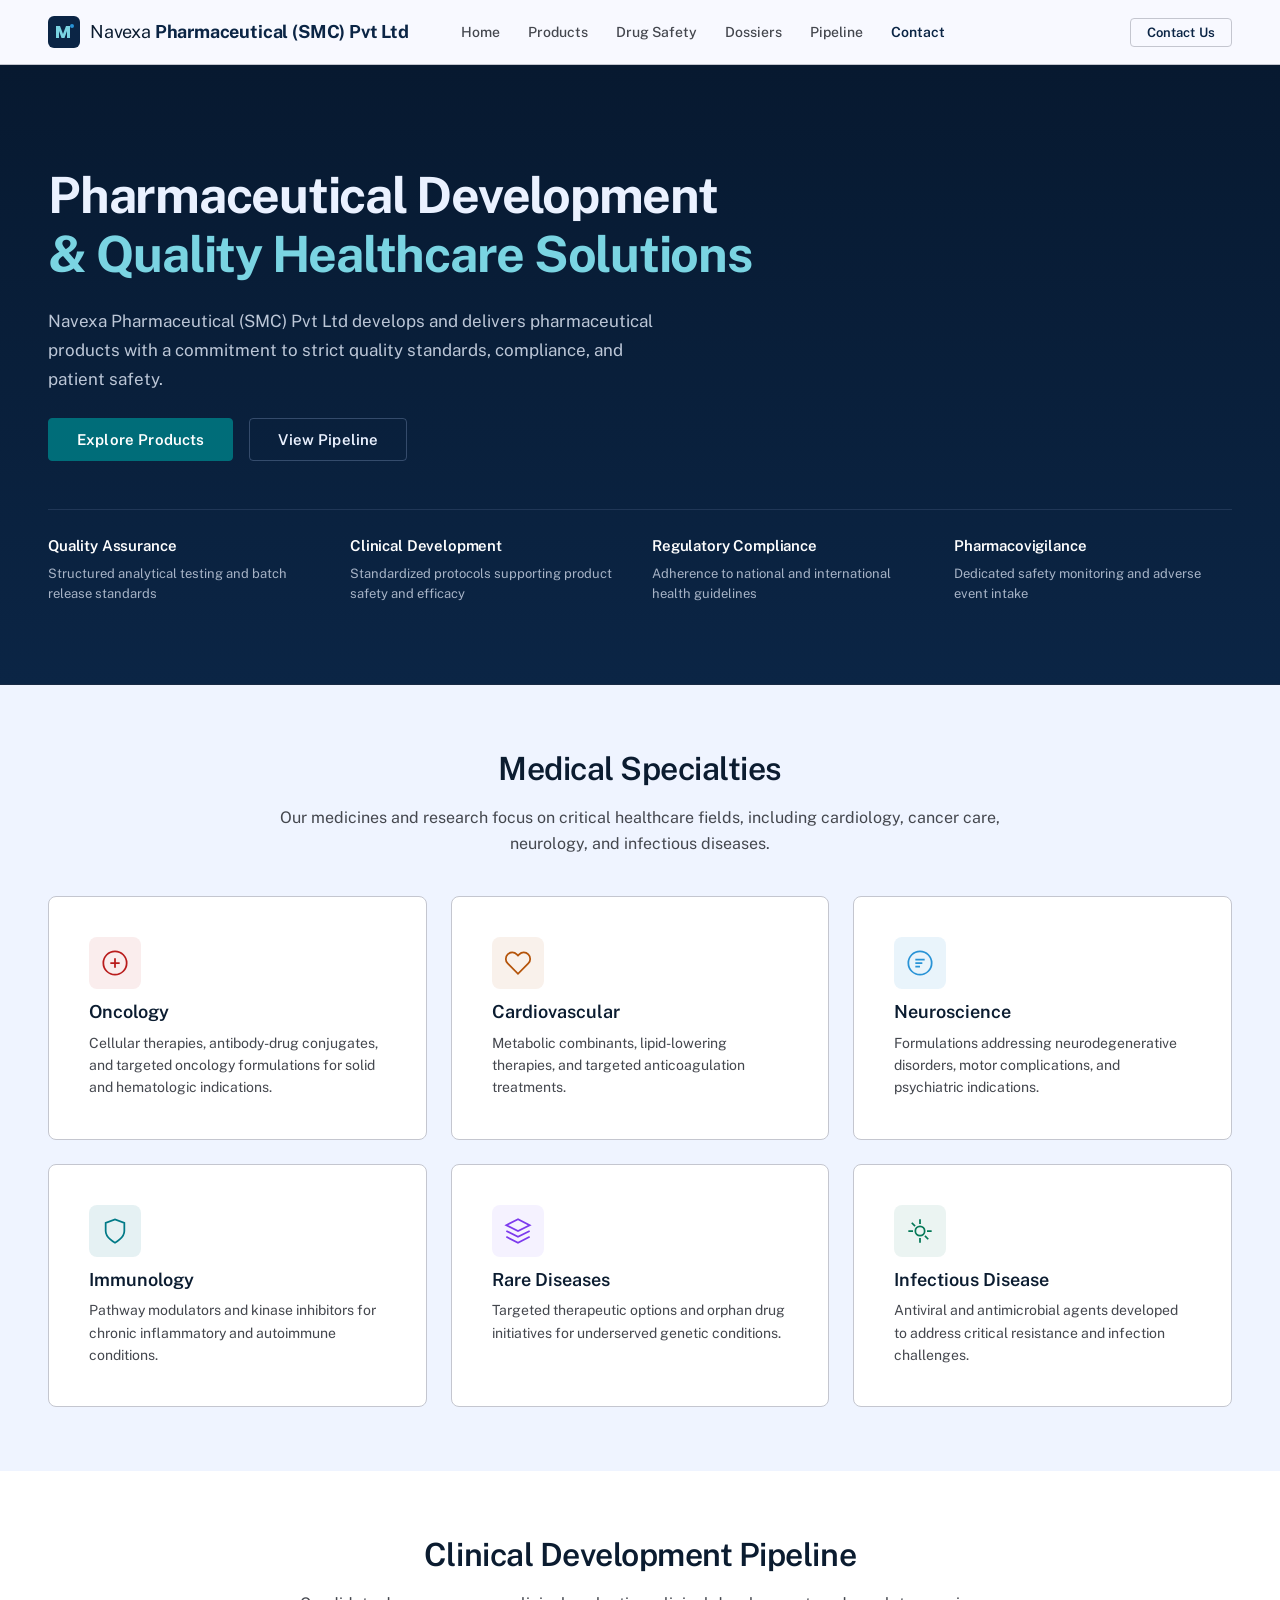
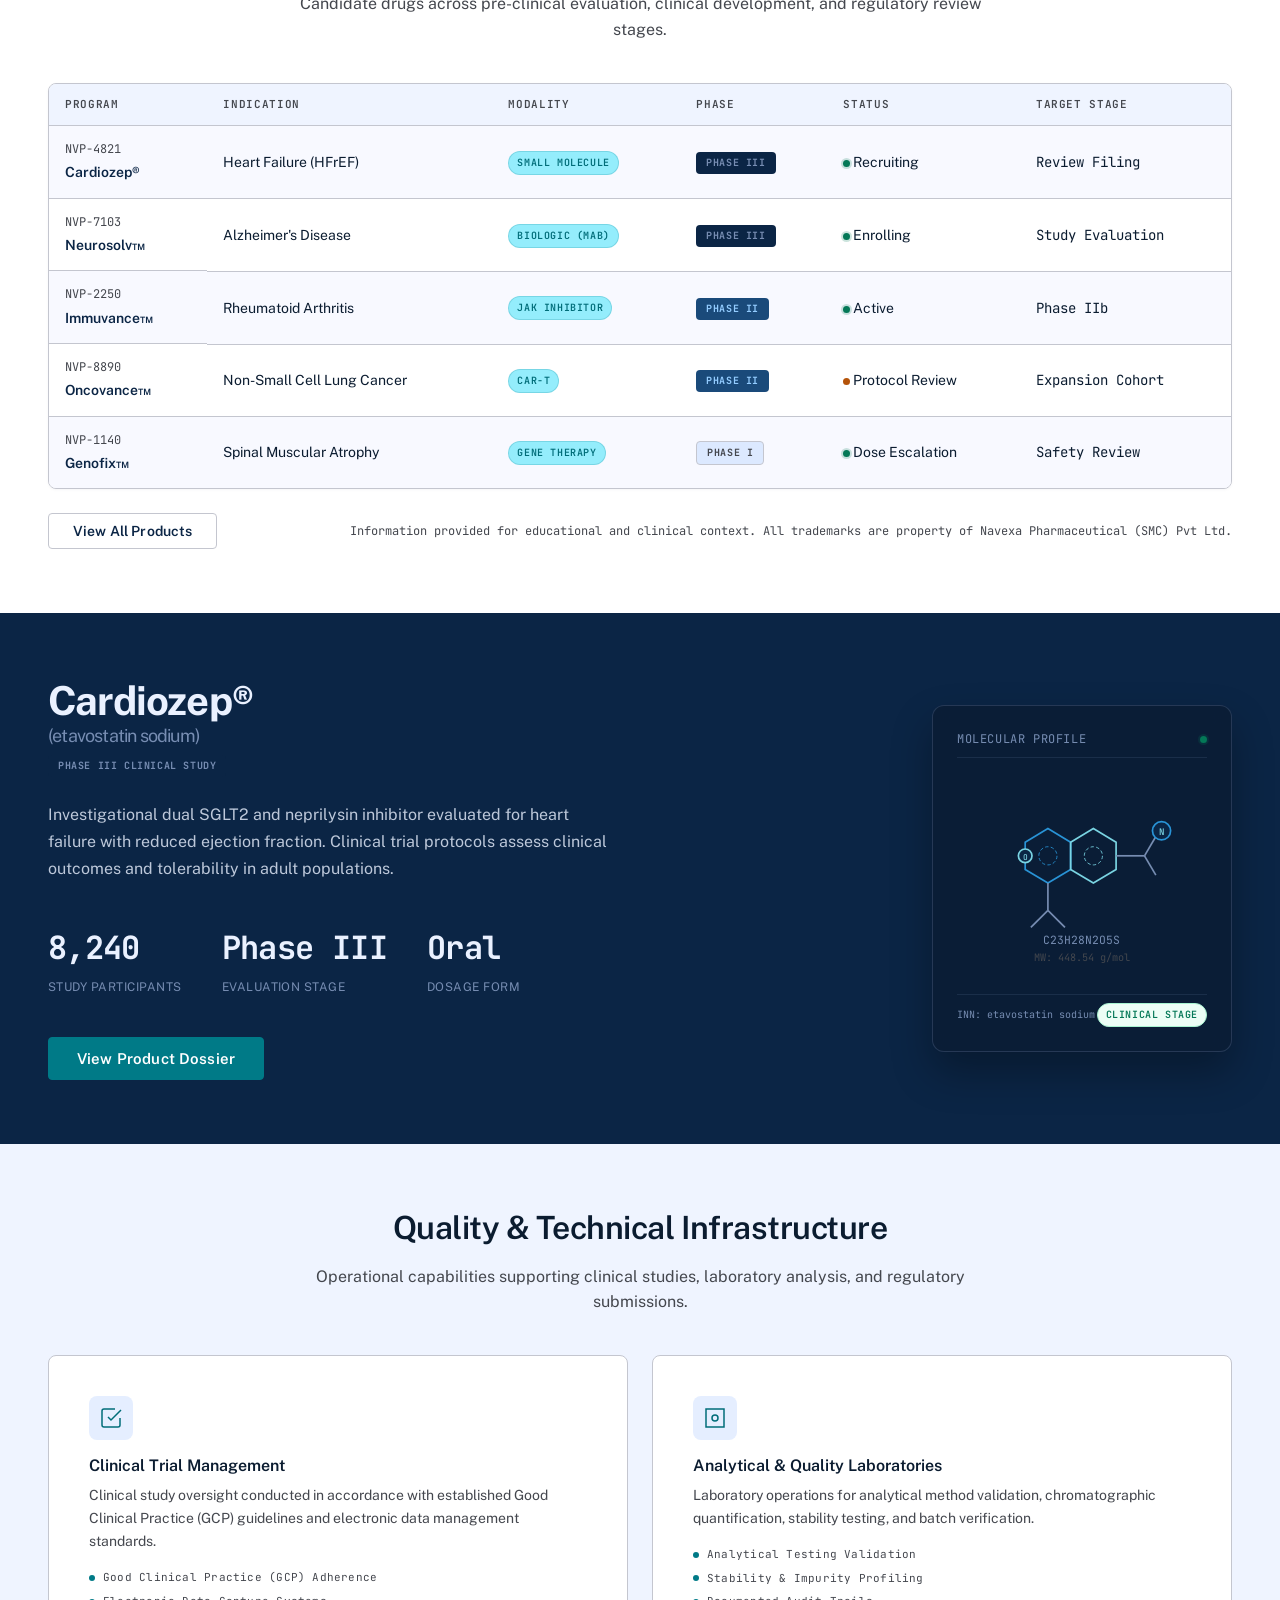
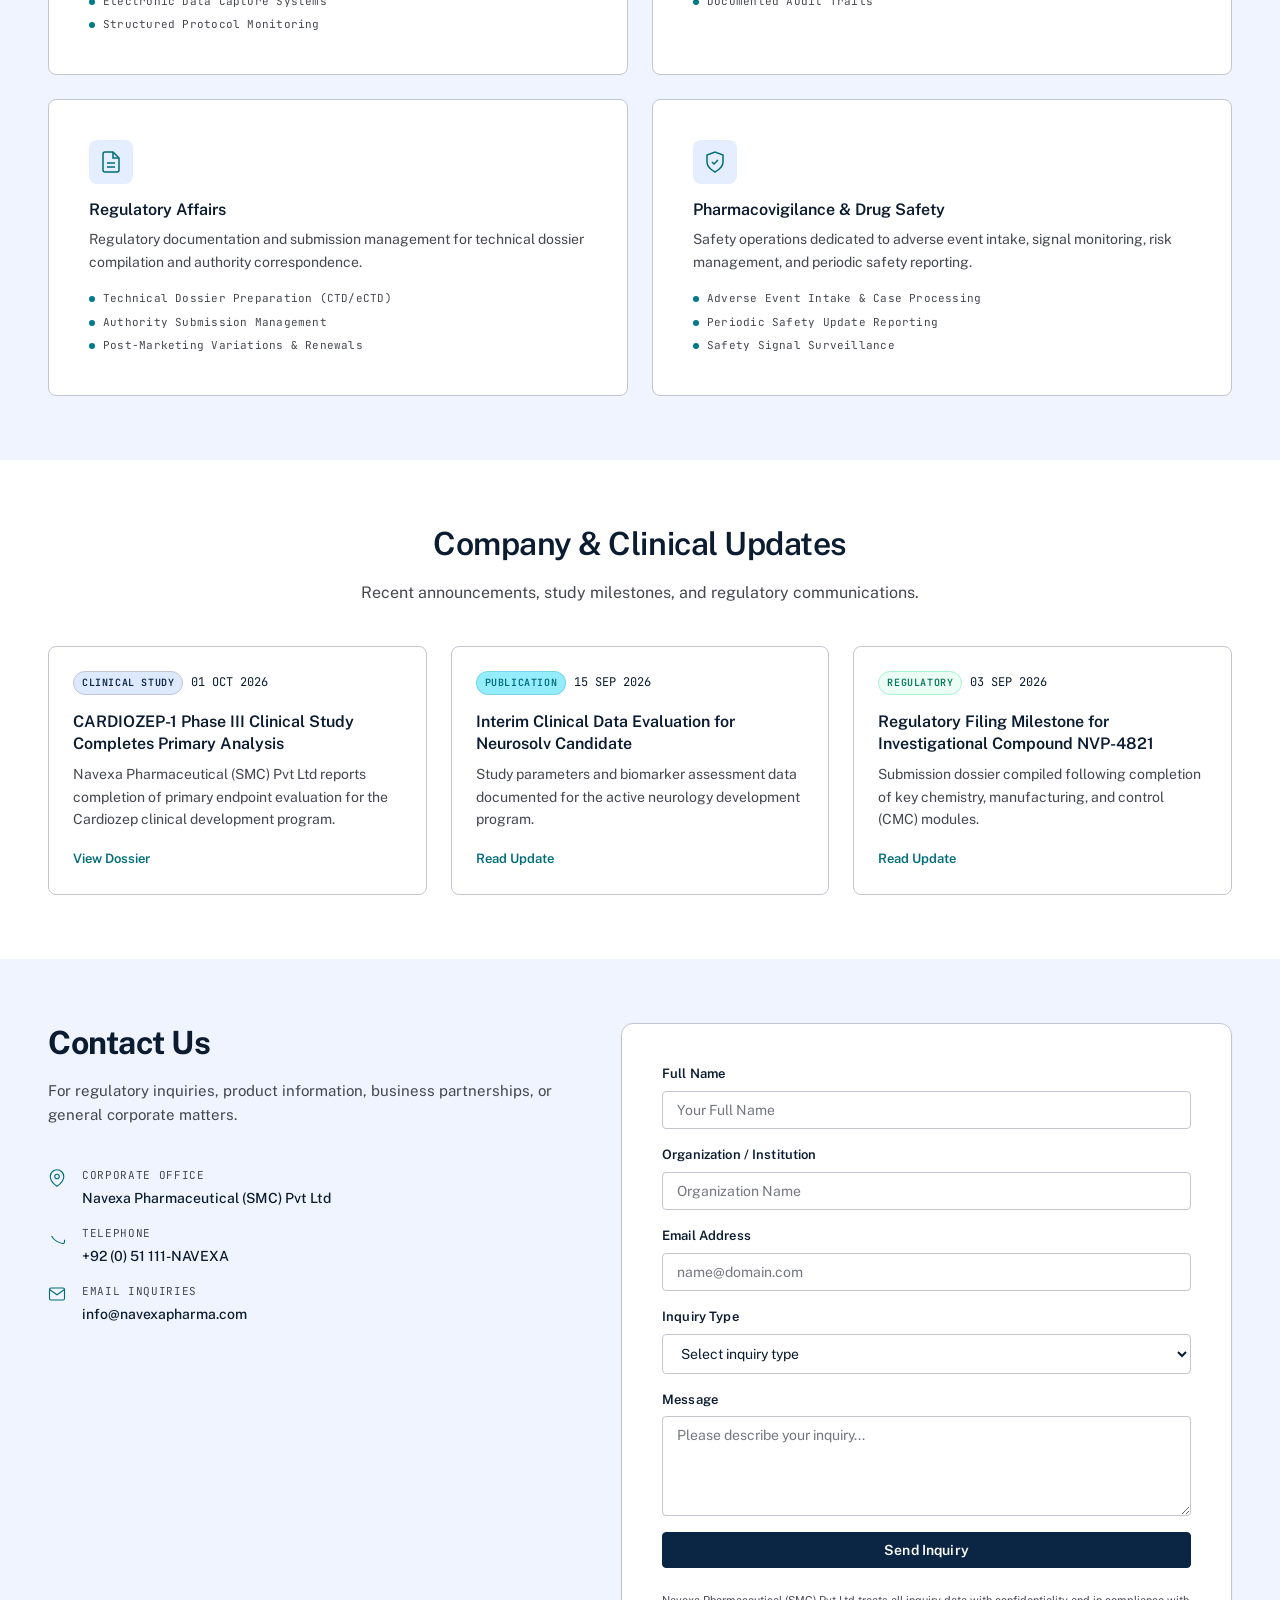
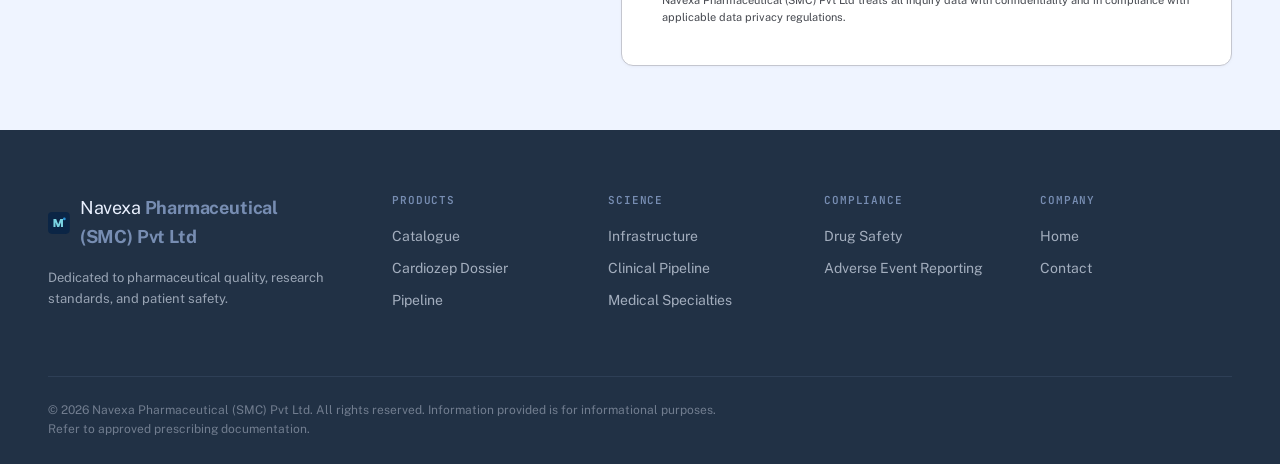
==== commit 5e9e8752: "Update heading from Therapeutic Areas to Medical Specialties" ====
--- a/index.html
+++ b/index.html
@@ -65,8 +65,8 @@
   <section class="section section--alt" id="therapeutic-areas">
     <div class="container">
       <div class="section__header">
-        <h2 class="section__title">Therapeutic Areas</h2>
-        <p class="section__subtitle">Our research and development programs focus on core therapeutic areas, supported by clinical protocols and quality assurance.</p>
+        <h2 class="section__title">Medical Specialties</h2>
+        <p class="section__subtitle">Our medicines and research focus on critical healthcare fields, including cardiology, cancer care, neurology, and infectious diseases.</p>
       </div>
       <div class="grid grid--3col">
         <a href="products.html" class="therapeutic-card" id="card-oncology">
@@ -313,7 +313,7 @@
         </div>
         <div class="footer__nav-cols">
           <div class="footer__col"><h4 class="footer__col-title">Products</h4><ul class="footer__links"><li><a href="products.html">Catalogue</a></li><li><a href="dossier.html">Cardiozep Dossier</a></li><li><a href="#pipeline">Pipeline</a></li></ul></div>
-          <div class="footer__col"><h4 class="footer__col-title">Science</h4><ul class="footer__links"><li><a href="#science">Infrastructure</a></li><li><a href="#pipeline">Clinical Pipeline</a></li><li><a href="#therapeutic-areas">Therapeutic Focus</a></li></ul></div>
+          <div class="footer__col"><h4 class="footer__col-title">Science</h4><ul class="footer__links"><li><a href="#science">Infrastructure</a></li><li><a href="#pipeline">Clinical Pipeline</a></li><li><a href="#therapeutic-areas">Medical Specialties</a></li></ul></div>
           <div class="footer__col"><h4 class="footer__col-title">Compliance</h4><ul class="footer__links"><li><a href="pharmacovigilance.html">Drug Safety</a></li><li><a href="pharmacovigilance.html">Adverse Event Reporting</a></li></ul></div>
           <div class="footer__col"><h4 class="footer__col-title">Company</h4><ul class="footer__links"><li><a href="index.html">Home</a></li><li><a href="#contact">Contact</a></li></ul></div>
         </div>
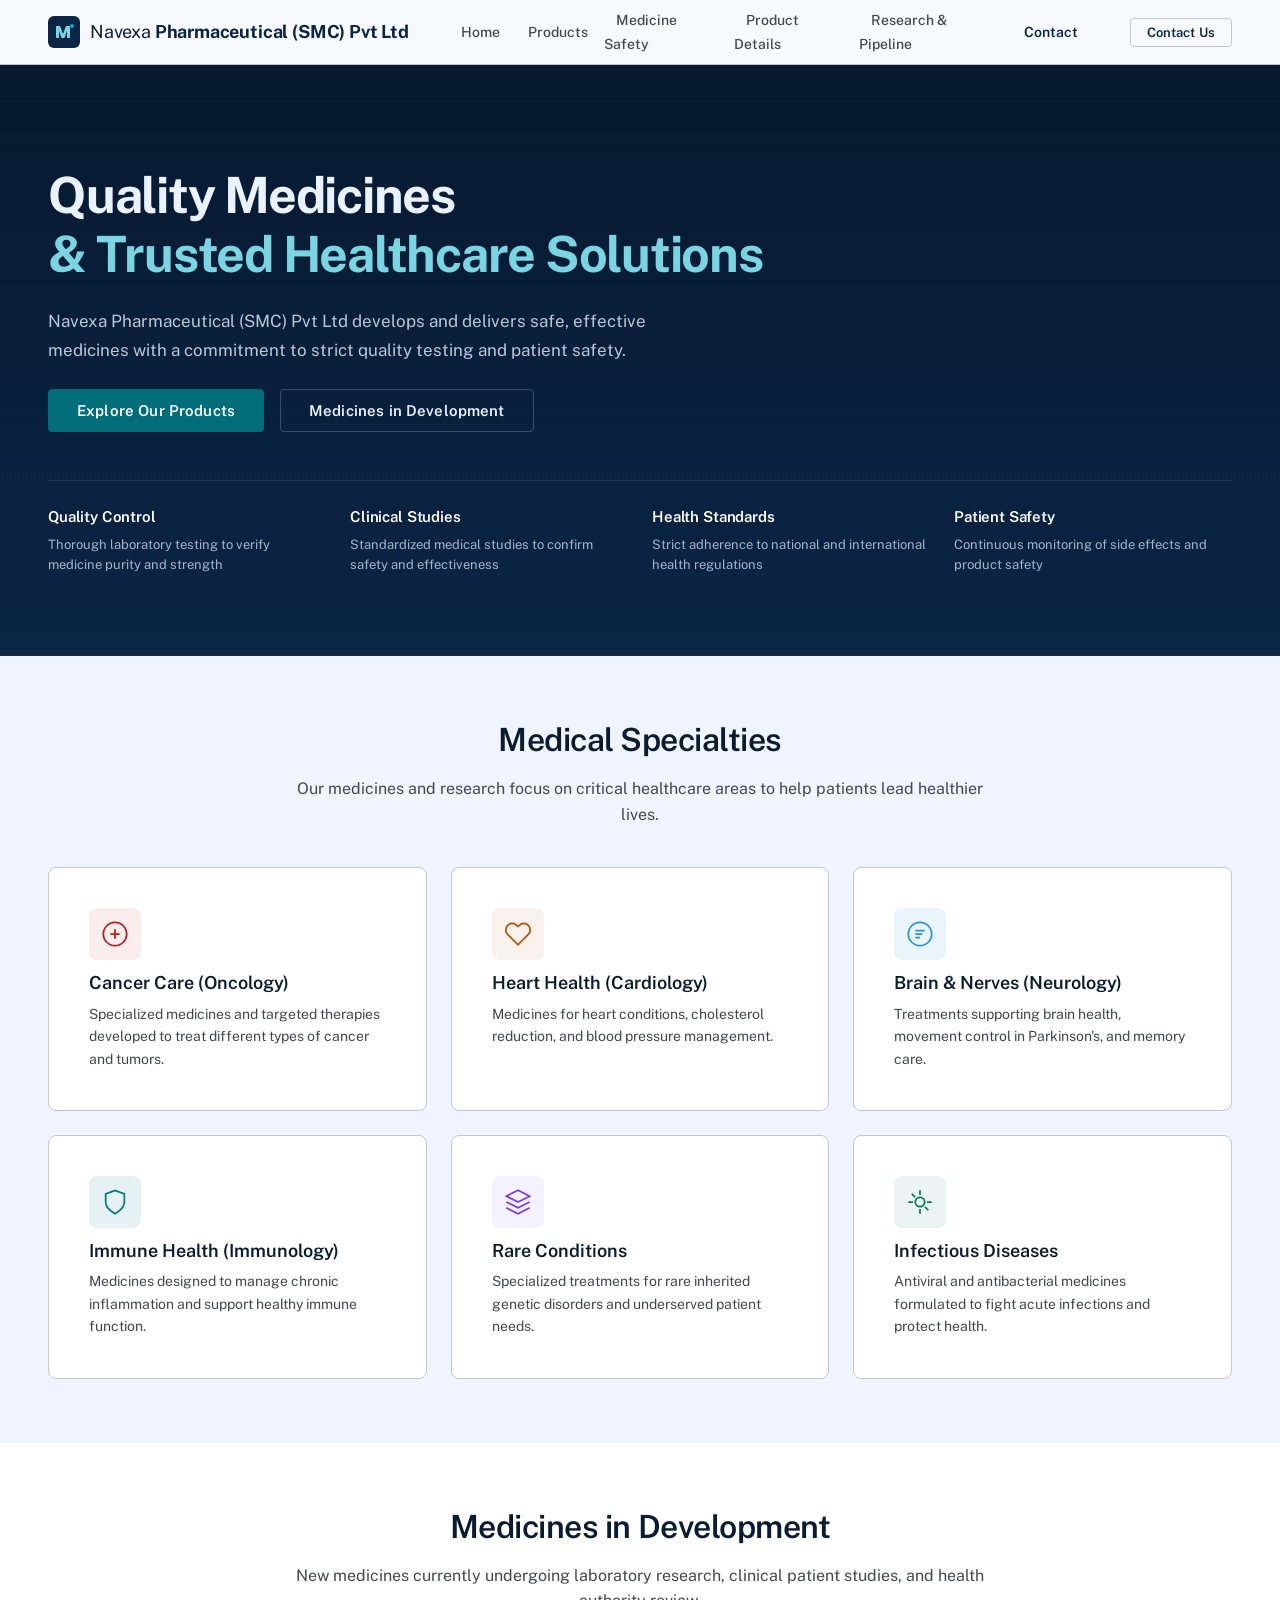
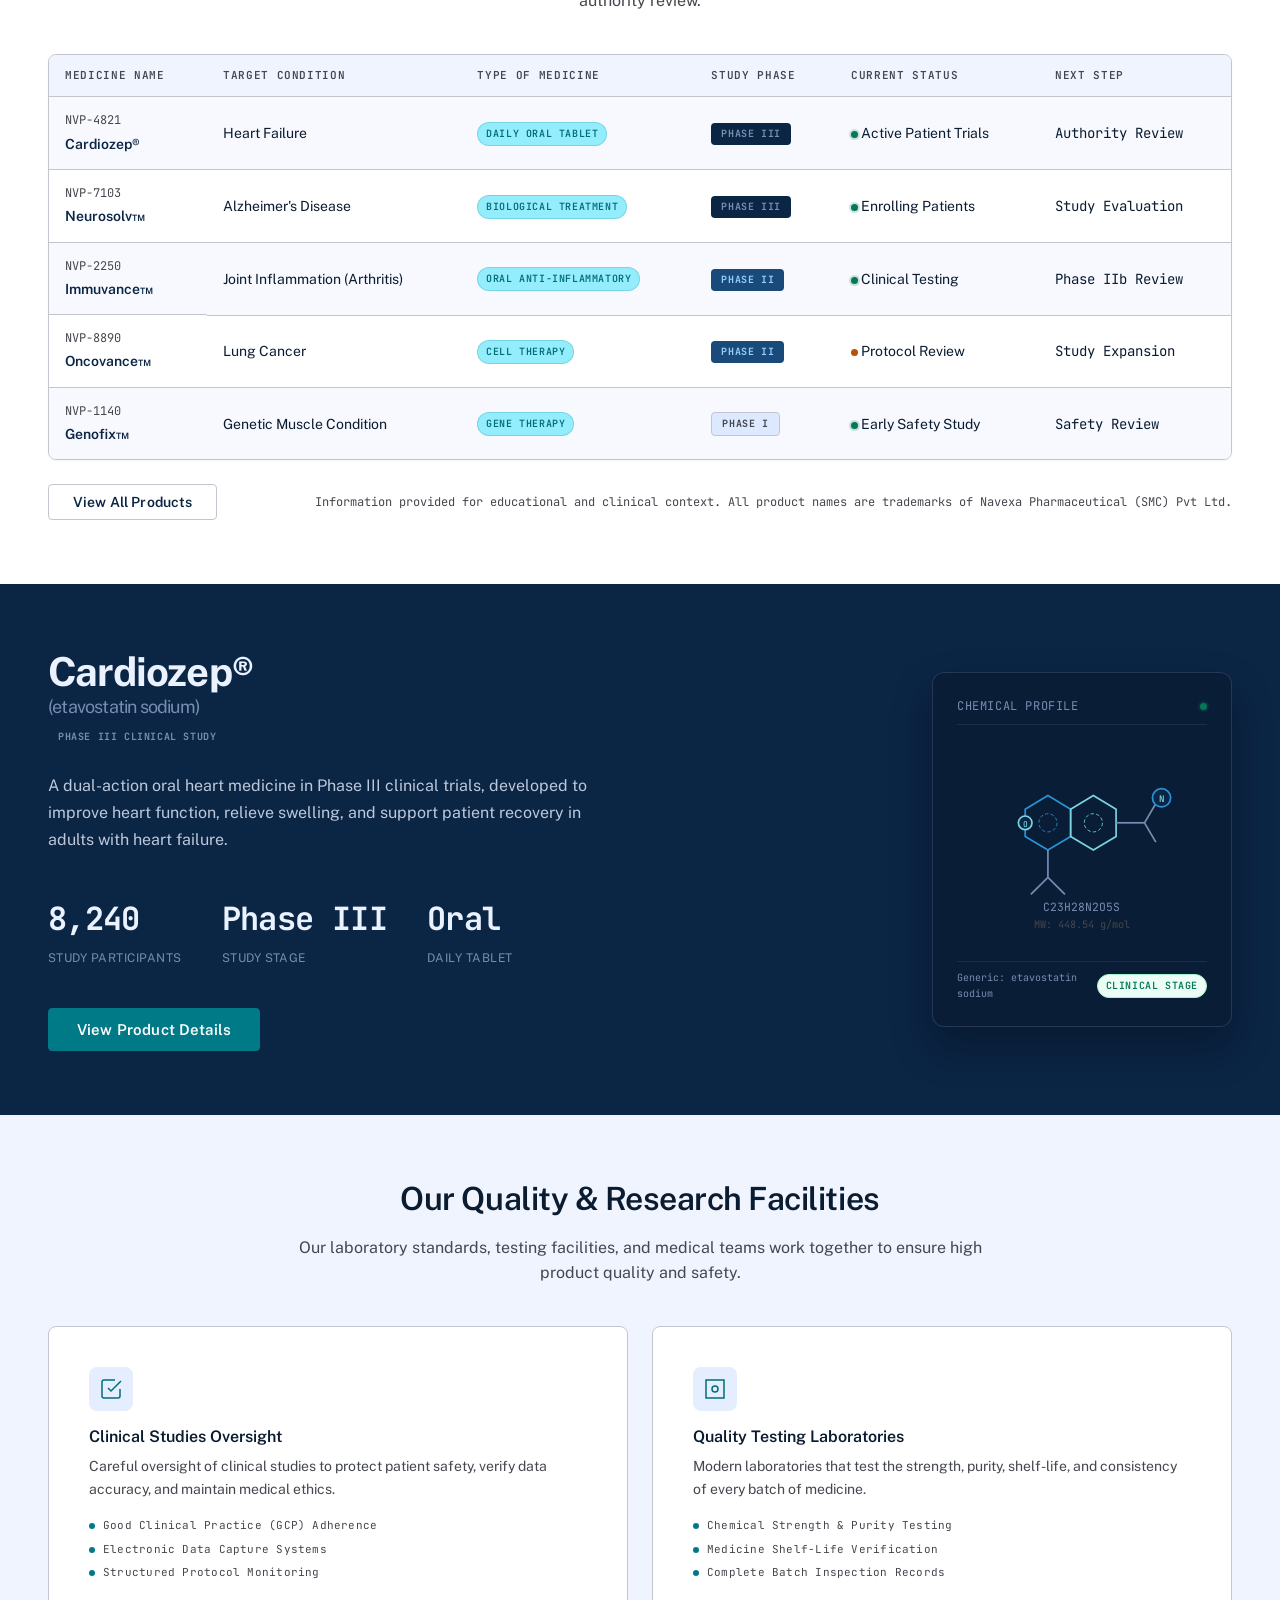
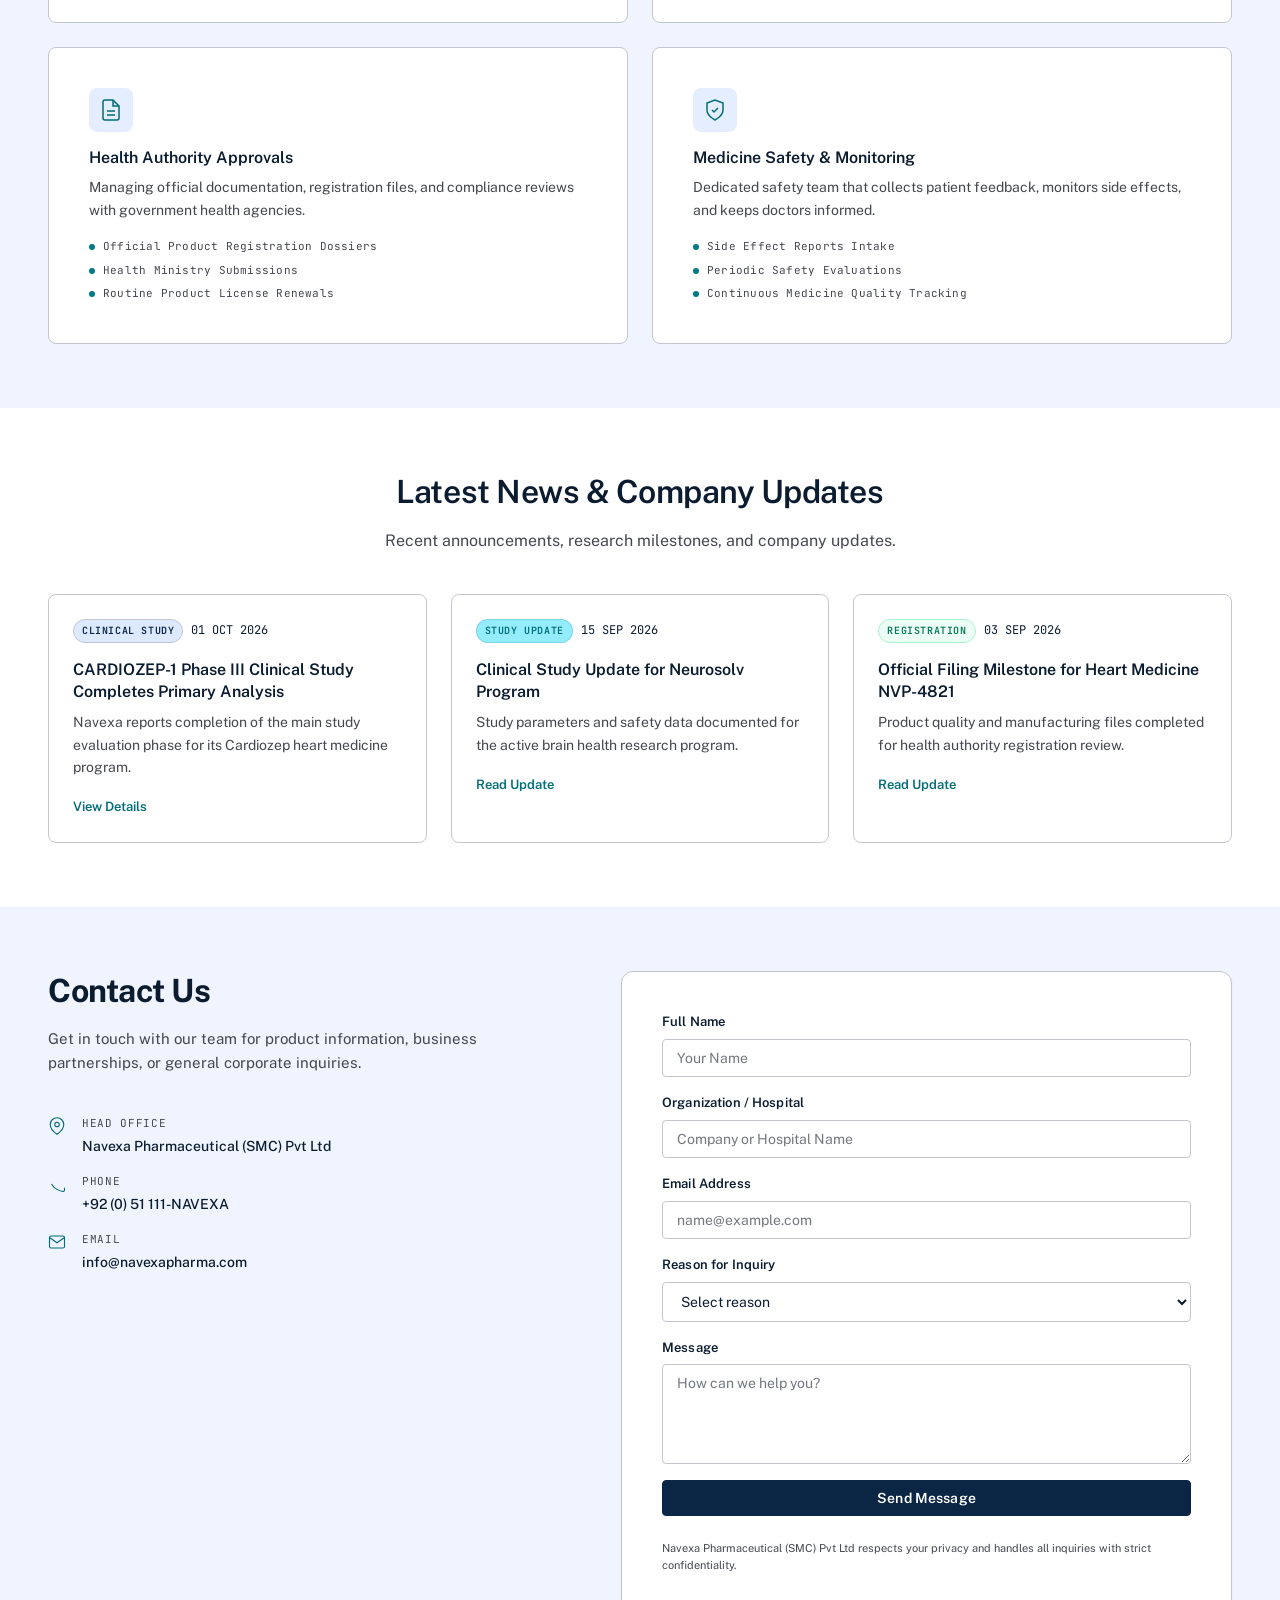
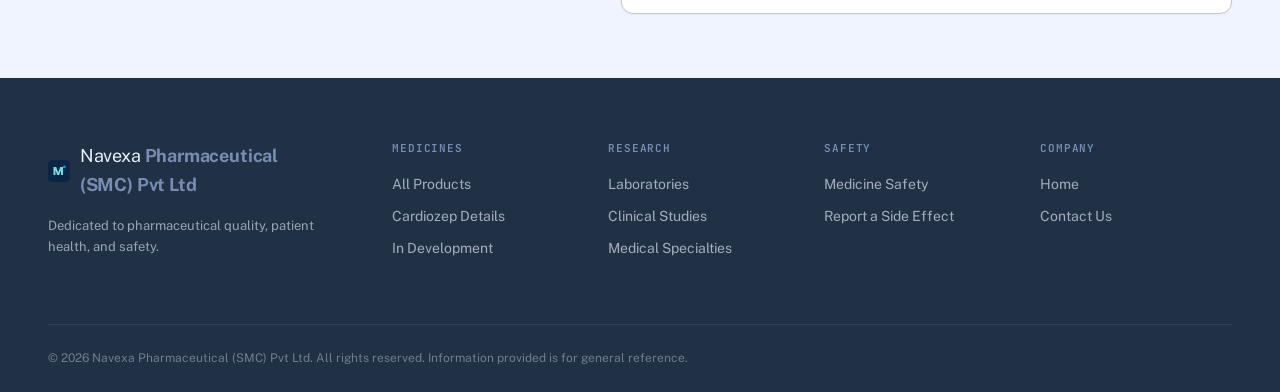
==== commit 110ed396: "Replace complex medical jargon with simple, easy-to-read terms across all pages" ====
--- a/index.html
+++ b/index.html
@@ -3,8 +3,8 @@
 <head>
   <meta charset="UTF-8" />
   <meta name="viewport" content="width=device-width, initial-scale=1.0" />
-  <title>Navexa Pharmaceutical (SMC) Pvt Ltd — Corporate Healthcare &amp; Formulations</title>
-  <meta name="description" content="Navexa Pharmaceutical (SMC) Pvt Ltd develops and delivers pharmaceutical products with a commitment to quality standards, clinical research, and patient safety." />
+  <title>Navexa Pharmaceutical (SMC) Pvt Ltd — Quality Medicines &amp; Healthcare</title>
+  <meta name="description" content="Navexa Pharmaceutical (SMC) Pvt Ltd develops and provides high-quality medicines with a commitment to patient safety, clinical research, and strict quality standards." />
   <link rel="preconnect" href="https://fonts.googleapis.com" />
   <link rel="preconnect" href="https://fonts.gstatic.com" crossorigin />
   <link href="https://fonts.googleapis.com/css2?family=Public+Sans:ital,wght@0,300;0,400;0,500;0,600;0,700;0,800;1,400&family=JetBrains+Mono:wght@400;500;600;700&display=swap" rel="stylesheet" />
@@ -21,9 +21,9 @@
       <ul class="nav__links" id="nav-links">
         <li><a href="index.html" class="nav__link nav__link--active">Home</a></li>
         <li><a href="products.html" class="nav__link">Products</a></li>
-        <li><a href="pharmacovigilance.html" class="nav__link">Drug Safety</a></li>
-        <li><a href="dossier.html" class="nav__link">Dossiers</a></li>
-        <li><a href="#pipeline" class="nav__link">Pipeline</a></li>
+        <li><a href="pharmacovigilance.html" class="nav__link">Medicine Safety</a></li>
+        <li><a href="dossier.html" class="nav__link">Product Details</a></li>
+        <li><a href="#pipeline" class="nav__link">Research &amp; Pipeline</a></li>
         <li><a href="#contact" class="nav__link">Contact</a></li>
       </ul>
       <div class="nav__actions">
@@ -35,28 +35,28 @@
 
   <header class="hero" id="home">
     <div class="container hero__inner">
-      <h1 class="hero__headline">Pharmaceutical Development<br/><span class="hero__headline-accent">&amp; Quality Healthcare Solutions</span></h1>
-      <p class="hero__subtext">Navexa Pharmaceutical (SMC) Pvt Ltd develops and delivers pharmaceutical products with a commitment to strict quality standards, compliance, and patient safety.</p>
+      <h1 class="hero__headline">Quality Medicines<br/><span class="hero__headline-accent">&amp; Trusted Healthcare Solutions</span></h1>
+      <p class="hero__subtext">Navexa Pharmaceutical (SMC) Pvt Ltd develops and delivers safe, effective medicines with a commitment to strict quality testing and patient safety.</p>
       <div class="hero__actions">
-        <a href="products.html" class="btn btn--primary btn--lg" id="hero-products-btn">Explore Products</a>
-        <a href="#pipeline" class="btn btn--outline btn--lg" id="hero-pipeline-btn">View Pipeline</a>
+        <a href="products.html" class="btn btn--primary btn--lg" id="hero-products-btn">Explore Our Products</a>
+        <a href="#pipeline" class="btn btn--outline btn--lg" id="hero-pipeline-btn">Medicines in Development</a>
       </div>
       <div class="hero__pillars">
         <div class="pillar-item">
-          <span class="pillar-item__title">Quality Assurance</span>
-          <span class="pillar-item__desc">Structured analytical testing and batch release standards</span>
+          <span class="pillar-item__title">Quality Control</span>
+          <span class="pillar-item__desc">Thorough laboratory testing to verify medicine purity and strength</span>
         </div>
         <div class="pillar-item">
-          <span class="pillar-item__title">Clinical Development</span>
-          <span class="pillar-item__desc">Standardized protocols supporting product safety and efficacy</span>
+          <span class="pillar-item__title">Clinical Studies</span>
+          <span class="pillar-item__desc">Standardized medical studies to confirm safety and effectiveness</span>
         </div>
         <div class="pillar-item">
-          <span class="pillar-item__title">Regulatory Compliance</span>
-          <span class="pillar-item__desc">Adherence to national and international health guidelines</span>
+          <span class="pillar-item__title">Health Standards</span>
+          <span class="pillar-item__desc">Strict adherence to national and international health regulations</span>
         </div>
         <div class="pillar-item">
-          <span class="pillar-item__title">Pharmacovigilance</span>
-          <span class="pillar-item__desc">Dedicated safety monitoring and adverse event intake</span>
+          <span class="pillar-item__title">Patient Safety</span>
+          <span class="pillar-item__desc">Continuous monitoring of side effects and product safety</span>
         </div>
       </div>
     </div>
@@ -66,38 +66,38 @@
     <div class="container">
       <div class="section__header">
         <h2 class="section__title">Medical Specialties</h2>
-        <p class="section__subtitle">Our medicines and research focus on critical healthcare fields, including cardiology, cancer care, neurology, and infectious diseases.</p>
+        <p class="section__subtitle">Our medicines and research focus on critical healthcare areas to help patients lead healthier lives.</p>
       </div>
       <div class="grid grid--3col">
         <a href="products.html" class="therapeutic-card" id="card-oncology">
           <div class="therapeutic-card__icon therapeutic-card__icon--oncology"><svg width="28" height="28" viewBox="0 0 24 24" fill="none" stroke="currentColor" stroke-width="1.5"><circle cx="12" cy="12" r="10"/><path d="M8 12h8M12 8v8"/></svg></div>
-          <h3 class="therapeutic-card__title">Oncology</h3>
-          <p class="therapeutic-card__desc">Cellular therapies, antibody-drug conjugates, and targeted oncology formulations for solid and hematologic indications.</p>
+          <h3 class="therapeutic-card__title">Cancer Care (Oncology)</h3>
+          <p class="therapeutic-card__desc">Specialized medicines and targeted therapies developed to treat different types of cancer and tumors.</p>
         </a>
         <a href="products.html" class="therapeutic-card" id="card-cardiology">
           <div class="therapeutic-card__icon therapeutic-card__icon--cardiology"><svg width="28" height="28" viewBox="0 0 24 24" fill="none" stroke="currentColor" stroke-width="1.5"><path d="M20.84 4.61a5.5 5.5 0 0 0-7.78 0L12 5.67l-1.06-1.06a5.5 5.5 0 0 0-7.78 7.78l1.06 1.06L12 21.23l7.78-7.78 1.06-1.06a5.5 5.5 0 0 0 0-7.78z"/></svg></div>
-          <h3 class="therapeutic-card__title">Cardiovascular</h3>
-          <p class="therapeutic-card__desc">Metabolic combinants, lipid-lowering therapies, and targeted anticoagulation treatments.</p>
+          <h3 class="therapeutic-card__title">Heart Health (Cardiology)</h3>
+          <p class="therapeutic-card__desc">Medicines for heart conditions, cholesterol reduction, and blood pressure management.</p>
         </a>
         <a href="products.html" class="therapeutic-card" id="card-neurology">
           <div class="therapeutic-card__icon therapeutic-card__icon--neurology"><svg width="28" height="28" viewBox="0 0 24 24" fill="none" stroke="currentColor" stroke-width="1.5"><circle cx="12" cy="12" r="10"/><path d="M8 9h8M8 12h6M8 15h4"/></svg></div>
-          <h3 class="therapeutic-card__title">Neuroscience</h3>
-          <p class="therapeutic-card__desc">Formulations addressing neurodegenerative disorders, motor complications, and psychiatric indications.</p>
+          <h3 class="therapeutic-card__title">Brain &amp; Nerves (Neurology)</h3>
+          <p class="therapeutic-card__desc">Treatments supporting brain health, movement control in Parkinson's, and memory care.</p>
         </a>
         <a href="products.html" class="therapeutic-card" id="card-immunology">
           <div class="therapeutic-card__icon therapeutic-card__icon--immunology"><svg width="28" height="28" viewBox="0 0 24 24" fill="none" stroke="currentColor" stroke-width="1.5"><path d="M12 22s8-4 8-10V5l-8-3-8 3v7c0 6 8 10 8 10z"/></svg></div>
-          <h3 class="therapeutic-card__title">Immunology</h3>
-          <p class="therapeutic-card__desc">Pathway modulators and kinase inhibitors for chronic inflammatory and autoimmune conditions.</p>
+          <h3 class="therapeutic-card__title">Immune Health (Immunology)</h3>
+          <p class="therapeutic-card__desc">Medicines designed to manage chronic inflammation and support healthy immune function.</p>
         </a>
         <a href="products.html" class="therapeutic-card" id="card-rare">
           <div class="therapeutic-card__icon therapeutic-card__icon--rare"><svg width="28" height="28" viewBox="0 0 24 24" fill="none" stroke="currentColor" stroke-width="1.5"><path d="M12 2L2 7l10 5 10-5-10-5zM2 17l10 5 10-5M2 12l10 5 10-5"/></svg></div>
-          <h3 class="therapeutic-card__title">Rare Diseases</h3>
-          <p class="therapeutic-card__desc">Targeted therapeutic options and orphan drug initiatives for underserved genetic conditions.</p>
+          <h3 class="therapeutic-card__title">Rare Conditions</h3>
+          <p class="therapeutic-card__desc">Specialized treatments for rare inherited genetic disorders and underserved patient needs.</p>
         </a>
         <a href="products.html" class="therapeutic-card" id="card-infectious">
           <div class="therapeutic-card__icon therapeutic-card__icon--infectious"><svg width="28" height="28" viewBox="0 0 24 24" fill="none" stroke="currentColor" stroke-width="1.5"><circle cx="12" cy="12" r="4"/><path d="M12 2v4M12 18v4M4.93 4.93l2.83 2.83M16.24 16.24l2.83 2.83M2 12h4M18 12h4"/></svg></div>
-          <h3 class="therapeutic-card__title">Infectious Disease</h3>
-          <p class="therapeutic-card__desc">Antiviral and antimicrobial agents developed to address critical resistance and infection challenges.</p>
+          <h3 class="therapeutic-card__title">Infectious Diseases</h3>
+          <p class="therapeutic-card__desc">Antiviral and antibacterial medicines formulated to fight acute infections and protect health.</p>
         </a>
       </div>
     </div>
@@ -106,51 +106,51 @@
   <section class="section" id="pipeline">
     <div class="container">
       <div class="section__header">
-        <h2 class="section__title">Clinical Development Pipeline</h2>
-        <p class="section__subtitle">Candidate drugs across pre-clinical evaluation, clinical development, and regulatory review stages.</p>
+        <h2 class="section__title">Medicines in Development</h2>
+        <p class="section__subtitle">New medicines currently undergoing laboratory research, clinical patient studies, and health authority review.</p>
       </div>
       <div class="pipeline-table-wrapper">
         <table class="pipeline-table" id="pipeline-table">
-          <thead><tr><th>Program</th><th>Indication</th><th>Modality</th><th>Phase</th><th>Status</th><th>Target Stage</th></tr></thead>
+          <thead><tr><th>Medicine Name</th><th>Target Condition</th><th>Type of Medicine</th><th>Study Phase</th><th>Current Status</th><th>Next Step</th></tr></thead>
           <tbody>
             <tr>
               <td class="pipeline-table__program"><span class="program-code">NVP-4821</span><span class="program-name">Cardiozep&#174;</span></td>
-              <td>Heart Failure (HFrEF)</td>
-              <td><span class="badge badge--modality">Small Molecule</span></td>
+              <td>Heart Failure</td>
+              <td><span class="badge badge--modality">Daily Oral Tablet</span></td>
               <td><span class="phase-badge phase-badge--iii">PHASE III</span></td>
-              <td><span class="status-dot status-dot--active"></span> Recruiting</td>
-              <td class="font-mono">Review Filing</td>
+              <td><span class="status-dot status-dot--active"></span> Active Patient Trials</td>
+              <td class="font-mono">Authority Review</td>
             </tr>
             <tr>
               <td class="pipeline-table__program"><span class="program-code">NVP-7103</span><span class="program-name">Neurosolv&#8482;</span></td>
               <td>Alzheimer's Disease</td>
-              <td><span class="badge badge--modality">Biologic (mAb)</span></td>
+              <td><span class="badge badge--modality">Biological Treatment</span></td>
               <td><span class="phase-badge phase-badge--iii">PHASE III</span></td>
-              <td><span class="status-dot status-dot--active"></span> Enrolling</td>
+              <td><span class="status-dot status-dot--active"></span> Enrolling Patients</td>
               <td class="font-mono">Study Evaluation</td>
             </tr>
             <tr>
               <td class="pipeline-table__program"><span class="program-code">NVP-2250</span><span class="program-name">Immuvance&#8482;</span></td>
-              <td>Rheumatoid Arthritis</td>
-              <td><span class="badge badge--modality">JAK Inhibitor</span></td>
+              <td>Joint Inflammation (Arthritis)</td>
+              <td><span class="badge badge--modality">Oral Anti-Inflammatory</span></td>
               <td><span class="phase-badge phase-badge--ii">PHASE II</span></td>
-              <td><span class="status-dot status-dot--active"></span> Active</td>
-              <td class="font-mono">Phase IIb</td>
+              <td><span class="status-dot status-dot--active"></span> Clinical Testing</td>
+              <td class="font-mono">Phase IIb Review</td>
             </tr>
             <tr>
               <td class="pipeline-table__program"><span class="program-code">NVP-8890</span><span class="program-name">Oncovance&#8482;</span></td>
-              <td>Non-Small Cell Lung Cancer</td>
-              <td><span class="badge badge--modality">CAR-T</span></td>
+              <td>Lung Cancer</td>
+              <td><span class="badge badge--modality">Cell Therapy</span></td>
               <td><span class="phase-badge phase-badge--ii">PHASE II</span></td>
               <td><span class="status-dot status-dot--pending"></span> Protocol Review</td>
-              <td class="font-mono">Expansion Cohort</td>
+              <td class="font-mono">Study Expansion</td>
             </tr>
             <tr>
               <td class="pipeline-table__program"><span class="program-code">NVP-1140</span><span class="program-name">Genofix&#8482;</span></td>
-              <td>Spinal Muscular Atrophy</td>
+              <td>Genetic Muscle Condition</td>
               <td><span class="badge badge--modality">Gene Therapy</span></td>
               <td><span class="phase-badge phase-badge--i">PHASE I</span></td>
-              <td><span class="status-dot status-dot--active"></span> Dose Escalation</td>
+              <td><span class="status-dot status-dot--active"></span> Early Safety Study</td>
               <td class="font-mono">Safety Review</td>
             </tr>
           </tbody>
@@ -158,7 +158,7 @@
       </div>
       <div class="pipeline-table-footer">
         <a href="products.html" class="btn btn--outline" id="view-full-pipeline-btn">View All Products</a>
-        <p class="pipeline-disclaimer">Information provided for educational and clinical context. All trademarks are property of Navexa Pharmaceutical (SMC) Pvt Ltd.</p>
+        <p class="pipeline-disclaimer">Information provided for educational and clinical context. All product names are trademarks of Navexa Pharmaceutical (SMC) Pvt Ltd.</p>
       </div>
     </div>
   </section>
@@ -171,18 +171,18 @@
           <p class="featured-drug__phase">
             <span class="phase-badge phase-badge--iii">PHASE III CLINICAL STUDY</span>
           </p>
-          <p class="featured-drug__desc">Investigational dual SGLT2 and neprilysin inhibitor evaluated for heart failure with reduced ejection fraction. Clinical trial protocols assess clinical outcomes and tolerability in adult populations.</p>
+          <p class="featured-drug__desc">A dual-action oral heart medicine in Phase III clinical trials, developed to improve heart function, relieve swelling, and support patient recovery in adults with heart failure.</p>
           <div class="trial-metrics">
             <div class="trial-metric"><span class="trial-metric__value">8,240</span><span class="trial-metric__label">Study Participants</span></div>
-            <div class="trial-metric"><span class="trial-metric__value">Phase III</span><span class="trial-metric__label">Evaluation Stage</span></div>
-            <div class="trial-metric"><span class="trial-metric__value">Oral</span><span class="trial-metric__label">Dosage Form</span></div>
+            <div class="trial-metric"><span class="trial-metric__value">Phase III</span><span class="trial-metric__label">Study Stage</span></div>
+            <div class="trial-metric"><span class="trial-metric__value">Oral</span><span class="trial-metric__label">Daily Tablet</span></div>
           </div>
-          <a href="dossier.html" class="btn btn--teal btn--lg" id="view-dossier-btn">View Product Dossier</a>
+          <a href="dossier.html" class="btn btn--teal btn--lg" id="view-dossier-btn">View Product Details</a>
         </div>
         <div class="featured-drug__visual" aria-hidden="true">
           <div class="molecule-card">
             <div class="molecule-card__header">
-              <span class="font-mono text-xs">MOLECULAR PROFILE</span>
+              <span class="font-mono text-xs">CHEMICAL PROFILE</span>
               <span class="status-dot status-dot--active"></span>
             </div>
             <div class="molecule-card__structure">
@@ -206,7 +206,7 @@
               </svg>
             </div>
             <div class="molecule-card__footer">
-              <span class="font-mono text-xxs">INN: etavostatin sodium</span>
+              <span class="font-mono text-xxs">Generic: etavostatin sodium</span>
               <span class="badge badge--verified">CLINICAL STAGE</span>
             </div>
           </div>
@@ -218,33 +218,33 @@
   <section class="section section--alt" id="science">
     <div class="container">
       <div class="section__header">
-        <h2 class="section__title">Quality &amp; Technical Infrastructure</h2>
-        <p class="section__subtitle">Operational capabilities supporting clinical studies, laboratory analysis, and regulatory submissions.</p>
+        <h2 class="section__title">Our Quality &amp; Research Facilities</h2>
+        <p class="section__subtitle">Our laboratory standards, testing facilities, and medical teams work together to ensure high product quality and safety.</p>
       </div>
       <div class="grid grid--2col">
         <div class="info-card" id="info-gcp">
           <div class="info-card__icon"><svg width="24" height="24" viewBox="0 0 24 24" fill="none" stroke="currentColor" stroke-width="1.5"><path d="M9 11l3 3L22 4"/><path d="M21 12v7a2 2 0 0 1-2 2H5a2 2 0 0 1-2-2V5a2 2 0 0 1 2-2h11"/></svg></div>
-          <h3 class="info-card__title">Clinical Trial Management</h3>
-          <p class="info-card__desc">Clinical study oversight conducted in accordance with established Good Clinical Practice (GCP) guidelines and electronic data management standards.</p>
+          <h3 class="info-card__title">Clinical Studies Oversight</h3>
+          <p class="info-card__desc">Careful oversight of clinical studies to protect patient safety, verify data accuracy, and maintain medical ethics.</p>
           <ul class="compliance-list"><li><span class="compliance-dot"></span> Good Clinical Practice (GCP) Adherence</li><li><span class="compliance-dot"></span> Electronic Data Capture Systems</li><li><span class="compliance-dot"></span> Structured Protocol Monitoring</li></ul>
         </div>
         <div class="info-card" id="info-bio">
           <div class="info-card__icon"><svg width="24" height="24" viewBox="0 0 24 24" fill="none" stroke="currentColor" stroke-width="1.5"><path d="M3 3h18v18H3z"/><circle cx="12" cy="12" r="3"/></svg></div>
-          <h3 class="info-card__title">Analytical &amp; Quality Laboratories</h3>
-          <p class="info-card__desc">Laboratory operations for analytical method validation, chromatographic quantification, stability testing, and batch verification.</p>
-          <ul class="compliance-list"><li><span class="compliance-dot"></span> Analytical Testing Validation</li><li><span class="compliance-dot"></span> Stability &amp; Impurity Profiling</li><li><span class="compliance-dot"></span> Documented Audit Trails</li></ul>
+          <h3 class="info-card__title">Quality Testing Laboratories</h3>
+          <p class="info-card__desc">Modern laboratories that test the strength, purity, shelf-life, and consistency of every batch of medicine.</p>
+          <ul class="compliance-list"><li><span class="compliance-dot"></span> Chemical Strength &amp; Purity Testing</li><li><span class="compliance-dot"></span> Medicine Shelf-Life Verification</li><li><span class="compliance-dot"></span> Complete Batch Inspection Records</li></ul>
         </div>
         <div class="info-card" id="info-reg">
           <div class="info-card__icon"><svg width="24" height="24" viewBox="0 0 24 24" fill="none" stroke="currentColor" stroke-width="1.5"><path d="M14 2H6a2 2 0 0 0-2 2v16a2 2 0 0 0 2 2h12a2 2 0 0 0 2-2V8z"/><polyline points="14 2 14 8 20 8"/><line x1="16" y1="13" x2="8" y2="13"/><line x1="16" y1="17" x2="8" y2="17"/></svg></div>
-          <h3 class="info-card__title">Regulatory Affairs</h3>
-          <p class="info-card__desc">Regulatory documentation and submission management for technical dossier compilation and authority correspondence.</p>
-          <ul class="compliance-list"><li><span class="compliance-dot"></span> Technical Dossier Preparation (CTD/eCTD)</li><li><span class="compliance-dot"></span> Authority Submission Management</li><li><span class="compliance-dot"></span> Post-Marketing Variations &amp; Renewals</li></ul>
+          <h3 class="info-card__title">Health Authority Approvals</h3>
+          <p class="info-card__desc">Managing official documentation, registration files, and compliance reviews with government health agencies.</p>
+          <ul class="compliance-list"><li><span class="compliance-dot"></span> Official Product Registration Dossiers</li><li><span class="compliance-dot"></span> Health Ministry Submissions</li><li><span class="compliance-dot"></span> Routine Product License Renewals</li></ul>
         </div>
         <div class="info-card" id="info-pv">
           <div class="info-card__icon"><svg width="24" height="24" viewBox="0 0 24 24" fill="none" stroke="currentColor" stroke-width="1.5"><path d="M12 22s8-4 8-10V5l-8-3-8 3v7c0 6 8 10 8 10z"/><path d="M9 12l2 2 4-4"/></svg></div>
-          <h3 class="info-card__title">Pharmacovigilance &amp; Drug Safety</h3>
-          <p class="info-card__desc">Safety operations dedicated to adverse event intake, signal monitoring, risk management, and periodic safety reporting.</p>
-          <ul class="compliance-list"><li><span class="compliance-dot"></span> Adverse Event Intake &amp; Case Processing</li><li><span class="compliance-dot"></span> Periodic Safety Update Reporting</li><li><span class="compliance-dot"></span> Safety Signal Surveillance</li></ul>
+          <h3 class="info-card__title">Medicine Safety &amp; Monitoring</h3>
+          <p class="info-card__desc">Dedicated safety team that collects patient feedback, monitors side effects, and keeps doctors informed.</p>
+          <ul class="compliance-list"><li><span class="compliance-dot"></span> Side Effect Reports Intake</li><li><span class="compliance-dot"></span> Periodic Safety Evaluations</li><li><span class="compliance-dot"></span> Continuous Medicine Quality Tracking</li></ul>
         </div>
       </div>
     </div>
@@ -253,27 +253,27 @@
   <section class="section" id="news">
     <div class="container">
       <div class="section__header">
-        <h2 class="section__title">Company &amp; Clinical Updates</h2>
-        <p class="section__subtitle">Recent announcements, study milestones, and regulatory communications.</p>
+        <h2 class="section__title">Latest News &amp; Company Updates</h2>
+        <p class="section__subtitle">Recent announcements, research milestones, and company updates.</p>
       </div>
       <div class="grid grid--3col">
         <article class="news-card" id="news-1">
           <div class="news-card__meta"><span class="badge badge--phase">CLINICAL STUDY</span><time class="font-mono text-xs" datetime="2026-10-01">01 OCT 2026</time></div>
           <h3 class="news-card__title">CARDIOZEP-1 Phase III Clinical Study Completes Primary Analysis</h3>
-          <p class="news-card__excerpt">Navexa Pharmaceutical (SMC) Pvt Ltd reports completion of primary endpoint evaluation for the Cardiozep clinical development program.</p>
-          <a href="dossier.html" class="news-card__link">View Dossier</a>
+          <p class="news-card__excerpt">Navexa reports completion of the main study evaluation phase for its Cardiozep heart medicine program.</p>
+          <a href="dossier.html" class="news-card__link">View Details</a>
         </article>
         <article class="news-card" id="news-2">
-          <div class="news-card__meta"><span class="badge badge--modality">PUBLICATION</span><time class="font-mono text-xs" datetime="2026-09-15">15 SEP 2026</time></div>
-          <h3 class="news-card__title">Interim Clinical Data Evaluation for Neurosolv Candidate</h3>
-          <p class="news-card__excerpt">Study parameters and biomarker assessment data documented for the active neurology development program.</p>
-          <a href="#" class="news-card__link">Read Update</a>
+          <div class="news-card__meta"><span class="badge badge--modality">STUDY UPDATE</span><time class="font-mono text-xs" datetime="2026-09-15">15 SEP 2026</time></div>
+          <h3 class="news-card__title">Clinical Study Update for Neurosolv Program</h3>
+          <p class="news-card__excerpt">Study parameters and safety data documented for the active brain health research program.</p>
+          <a href="products.html" class="news-card__link">Read Update</a>
         </article>
         <article class="news-card" id="news-3">
-          <div class="news-card__meta"><span class="badge badge--verified">REGULATORY</span><time class="font-mono text-xs" datetime="2026-09-03">03 SEP 2026</time></div>
-          <h3 class="news-card__title">Regulatory Filing Milestone for Investigational Compound NVP-4821</h3>
-          <p class="news-card__excerpt">Submission dossier compiled following completion of key chemistry, manufacturing, and control (CMC) modules.</p>
-          <a href="#" class="news-card__link">Read Update</a>
+          <div class="news-card__meta"><span class="badge badge--verified">REGISTRATION</span><time class="font-mono text-xs" datetime="2026-09-03">03 SEP 2026</time></div>
+          <h3 class="news-card__title">Official Filing Milestone for Heart Medicine NVP-4821</h3>
+          <p class="news-card__excerpt">Product quality and manufacturing files completed for health authority registration review.</p>
+          <a href="products.html" class="news-card__link">Read Update</a>
         </article>
       </div>
     </div>
@@ -284,21 +284,21 @@
       <div class="contact-grid">
         <div class="contact-info">
           <h2 class="contact-info__title">Contact Us</h2>
-          <p class="contact-info__desc">For regulatory inquiries, product information, business partnerships, or general corporate matters.</p>
+          <p class="contact-info__desc">Get in touch with our team for product information, business partnerships, or general corporate inquiries.</p>
           <div class="contact-channels">
-            <div class="contact-channel"><svg width="18" height="18" viewBox="0 0 24 24" fill="none" stroke="currentColor" stroke-width="1.5"><path d="M21 10c0 7-9 13-9 13s-9-6-9-13a9 9 0 0 1 18 0z"/><circle cx="12" cy="10" r="3"/></svg><div><span class="contact-channel__label">Corporate Office</span><span class="contact-channel__value">Navexa Pharmaceutical (SMC) Pvt Ltd</span></div></div>
-            <div class="contact-channel"><svg width="18" height="18" viewBox="0 0 24 24" fill="none" stroke="currentColor" stroke-width="1.5"><path d="M22 16.92v3a2 2 0 0 1-2.18 2 19.79 19.79 0 0 1-8.63-3.07A19.5 19.5 0 0 1 4.69 12"/></svg><div><span class="contact-channel__label">Telephone</span><span class="contact-channel__value">+92 (0) 51 111-NAVEXA</span></div></div>
-            <div class="contact-channel"><svg width="18" height="18" viewBox="0 0 24 24" fill="none" stroke="currentColor" stroke-width="1.5"><path d="M4 4h16c1.1 0 2 .9 2 2v12c0 1.1-.9 2-2 2H4c-1.1 0-2-.9-2-2V6c0-1.1.9-2 2-2z"/><polyline points="22,6 12,13 2,6"/></svg><div><span class="contact-channel__label">Email Inquiries</span><span class="contact-channel__value">info@navexapharma.com</span></div></div>
+            <div class="contact-channel"><svg width="18" height="18" viewBox="0 0 24 24" fill="none" stroke="currentColor" stroke-width="1.5"><path d="M21 10c0 7-9 13-9 13s-9-6-9-13a9 9 0 0 1 18 0z"/><circle cx="12" cy="10" r="3"/></svg><div><span class="contact-channel__label">Head Office</span><span class="contact-channel__value">Navexa Pharmaceutical (SMC) Pvt Ltd</span></div></div>
+            <div class="contact-channel"><svg width="18" height="18" viewBox="0 0 24 24" fill="none" stroke="currentColor" stroke-width="1.5"><path d="M22 16.92v3a2 2 0 0 1-2.18 2 19.79 19.79 0 0 1-8.63-3.07A19.5 19.5 0 0 1 4.69 12"/></svg><div><span class="contact-channel__label">Phone</span><span class="contact-channel__value">+92 (0) 51 111-NAVEXA</span></div></div>
+            <div class="contact-channel"><svg width="18" height="18" viewBox="0 0 24 24" fill="none" stroke="currentColor" stroke-width="1.5"><path d="M4 4h16c1.1 0 2 .9 2 2v12c0 1.1-.9 2-2 2H4c-1.1 0-2-.9-2-2V6c0-1.1.9-2 2-2z"/><polyline points="22,6 12,13 2,6"/></svg><div><span class="contact-channel__label">Email</span><span class="contact-channel__value">info@navexapharma.com</span></div></div>
           </div>
         </div>
         <form class="contact-form" id="contact-form" novalidate>
-          <div class="form-group"><label class="form-label" for="contact-name">Full Name</label><input class="form-input" type="text" id="contact-name" name="name" placeholder="Your Full Name" required /></div>
-          <div class="form-group"><label class="form-label" for="contact-org">Organization / Institution</label><input class="form-input" type="text" id="contact-org" name="organisation" placeholder="Organization Name" /></div>
-          <div class="form-group"><label class="form-label" for="contact-email">Email Address</label><input class="form-input" type="email" id="contact-email" name="email" placeholder="name@domain.com" required /></div>
-          <div class="form-group"><label class="form-label" for="contact-dept">Inquiry Type</label><select class="form-input form-select" id="contact-dept" name="inquiry_type"><option value="">Select inquiry type</option><option value="medical">Medical &amp; Product Information</option><option value="regulatory">Regulatory Affairs</option><option value="business">Business &amp; Distribution</option><option value="pv">Adverse Event Reporting</option></select></div>
-          <div class="form-group"><label class="form-label" for="contact-message">Message</label><textarea class="form-input form-textarea" id="contact-message" name="message" rows="4" placeholder="Please describe your inquiry..."></textarea></div>
-          <button type="submit" class="btn btn--primary btn--full" id="contact-submit-btn">Send Inquiry</button>
-          <p class="form-disclaimer">Navexa Pharmaceutical (SMC) Pvt Ltd treats all inquiry data with confidentiality and in compliance with applicable data privacy regulations.</p>
+          <div class="form-group"><label class="form-label" for="contact-name">Full Name</label><input class="form-input" type="text" id="contact-name" name="name" placeholder="Your Name" required /></div>
+          <div class="form-group"><label class="form-label" for="contact-org">Organization / Hospital</label><input class="form-input" type="text" id="contact-org" name="organisation" placeholder="Company or Hospital Name" /></div>
+          <div class="form-group"><label class="form-label" for="contact-email">Email Address</label><input class="form-input" type="email" id="contact-email" name="email" placeholder="name@example.com" required /></div>
+          <div class="form-group"><label class="form-label" for="contact-dept">Reason for Inquiry</label><select class="form-input form-select" id="contact-dept" name="inquiry_type"><option value="">Select reason</option><option value="medical">Medicine &amp; Product Information</option><option value="regulatory">Regulatory &amp; Approvals</option><option value="business">Business &amp; Distribution</option><option value="pv">Report a Side Effect</option></select></div>
+          <div class="form-group"><label class="form-label" for="contact-message">Message</label><textarea class="form-input form-textarea" id="contact-message" name="message" rows="4" placeholder="How can we help you?"></textarea></div>
+          <button type="submit" class="btn btn--primary btn--full" id="contact-submit-btn">Send Message</button>
+          <p class="form-disclaimer">Navexa Pharmaceutical (SMC) Pvt Ltd respects your privacy and handles all inquiries with strict confidentiality.</p>
         </form>
       </div>
     </div>
@@ -309,17 +309,17 @@
       <div class="footer__top">
         <div class="footer__brand">
           <div class="nav__logo"><svg width="28" height="28" viewBox="0 0 32 32" fill="none"><rect width="32" height="32" rx="6" fill="#0B2545"/><path d="M8 10h4l3 8 3-8h4v12h-3v-7l-2.5 7h-3L11 15v7H8V10z" fill="#7AD4E2"/><circle cx="24" cy="10" r="2" fill="#2993D6"/></svg><span class="nav__brand footer__brand-text">Navexa <strong>Pharmaceutical (SMC) Pvt Ltd</strong></span></div>
-          <p class="footer__tagline">Dedicated to pharmaceutical quality, research standards, and patient safety.</p>
+          <p class="footer__tagline">Dedicated to pharmaceutical quality, patient health, and safety.</p>
         </div>
         <div class="footer__nav-cols">
-          <div class="footer__col"><h4 class="footer__col-title">Products</h4><ul class="footer__links"><li><a href="products.html">Catalogue</a></li><li><a href="dossier.html">Cardiozep Dossier</a></li><li><a href="#pipeline">Pipeline</a></li></ul></div>
-          <div class="footer__col"><h4 class="footer__col-title">Science</h4><ul class="footer__links"><li><a href="#science">Infrastructure</a></li><li><a href="#pipeline">Clinical Pipeline</a></li><li><a href="#therapeutic-areas">Medical Specialties</a></li></ul></div>
-          <div class="footer__col"><h4 class="footer__col-title">Compliance</h4><ul class="footer__links"><li><a href="pharmacovigilance.html">Drug Safety</a></li><li><a href="pharmacovigilance.html">Adverse Event Reporting</a></li></ul></div>
-          <div class="footer__col"><h4 class="footer__col-title">Company</h4><ul class="footer__links"><li><a href="index.html">Home</a></li><li><a href="#contact">Contact</a></li></ul></div>
+          <div class="footer__col"><h4 class="footer__col-title">Medicines</h4><ul class="footer__links"><li><a href="products.html">All Products</a></li><li><a href="dossier.html">Cardiozep Details</a></li><li><a href="#pipeline">In Development</a></li></ul></div>
+          <div class="footer__col"><h4 class="footer__col-title">Research</h4><ul class="footer__links"><li><a href="#science">Laboratories</a></li><li><a href="#pipeline">Clinical Studies</a></li><li><a href="#therapeutic-areas">Medical Specialties</a></li></ul></div>
+          <div class="footer__col"><h4 class="footer__col-title">Safety</h4><ul class="footer__links"><li><a href="pharmacovigilance.html">Medicine Safety</a></li><li><a href="pharmacovigilance.html">Report a Side Effect</a></li></ul></div>
+          <div class="footer__col"><h4 class="footer__col-title">Company</h4><ul class="footer__links"><li><a href="index.html">Home</a></li><li><a href="#contact">Contact Us</a></li></ul></div>
         </div>
       </div>
       <div class="footer__bottom">
-        <p class="footer__legal">&copy; 2026 Navexa Pharmaceutical (SMC) Pvt Ltd. All rights reserved. Information provided is for informational purposes. Refer to approved prescribing documentation.</p>
+        <p class="footer__legal">&copy; 2026 Navexa Pharmaceutical (SMC) Pvt Ltd. All rights reserved. Information provided is for general reference.</p>
       </div>
     </div>
   </footer>
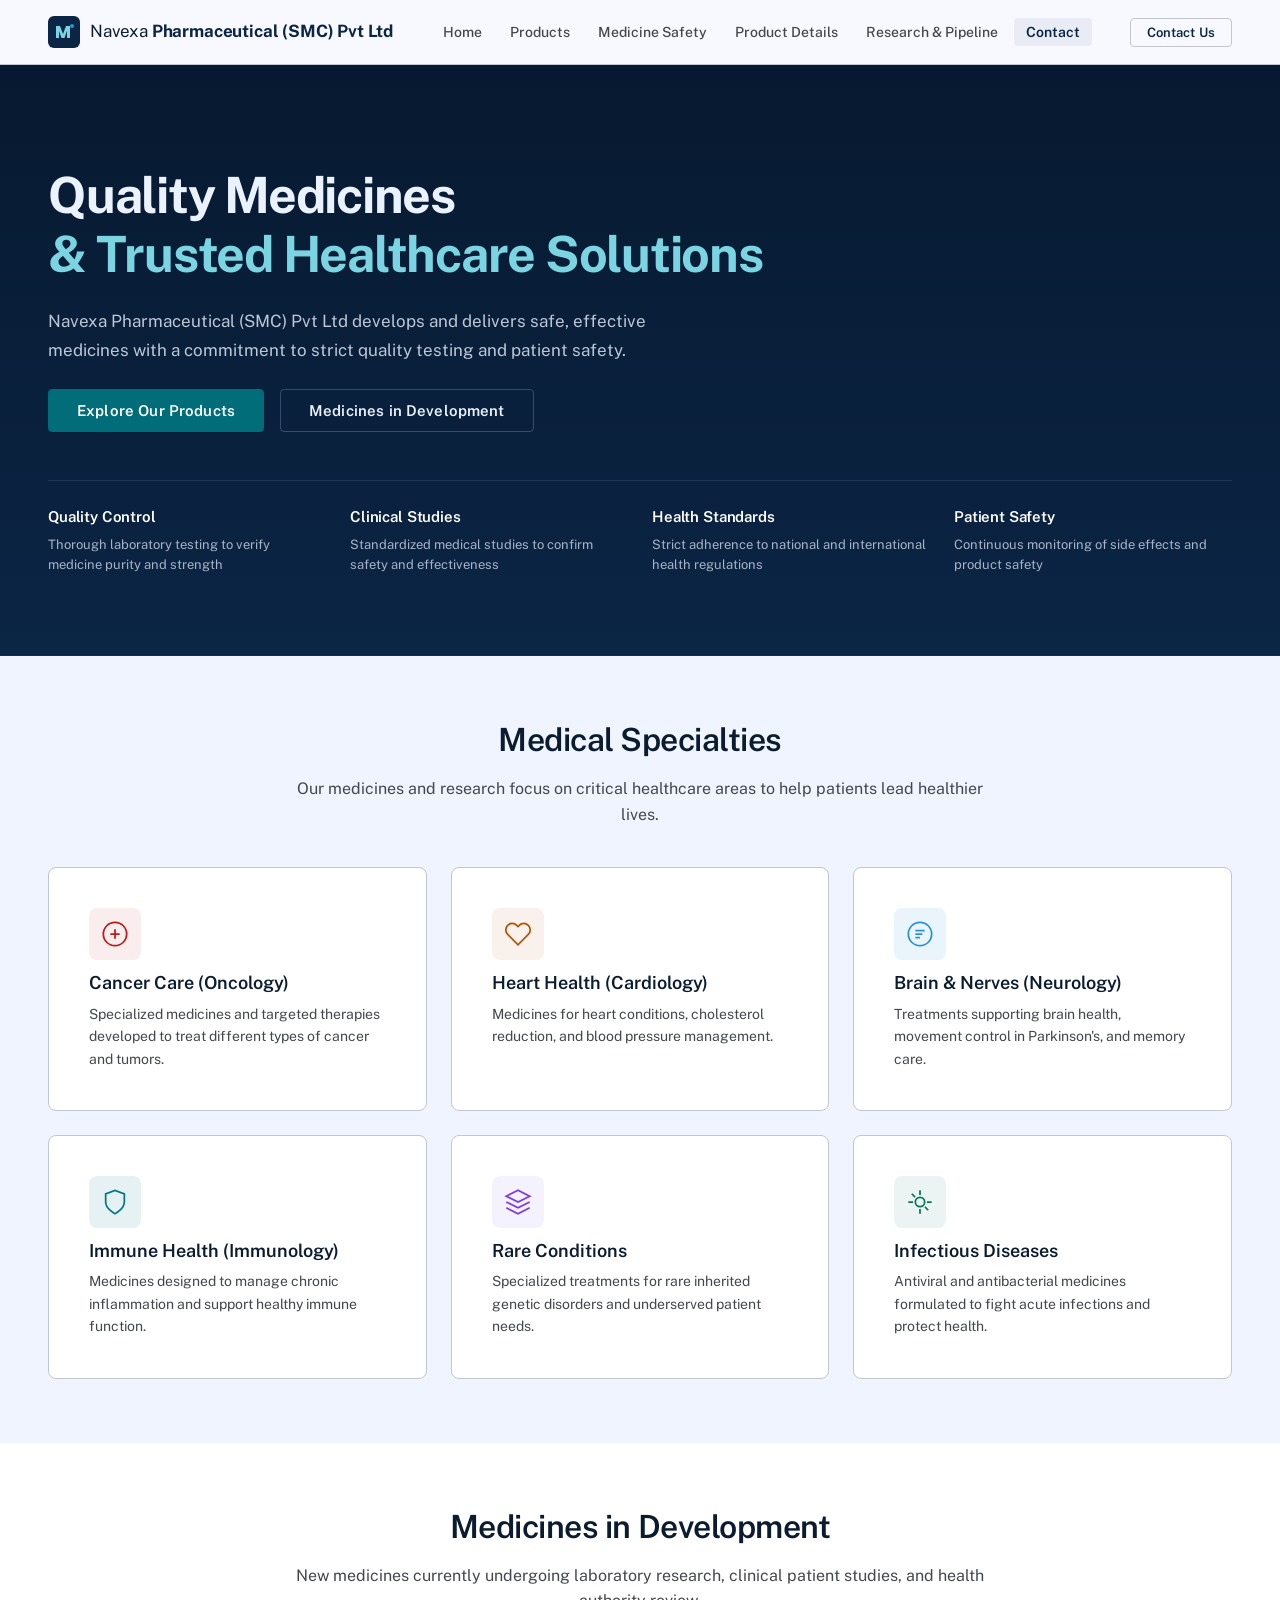
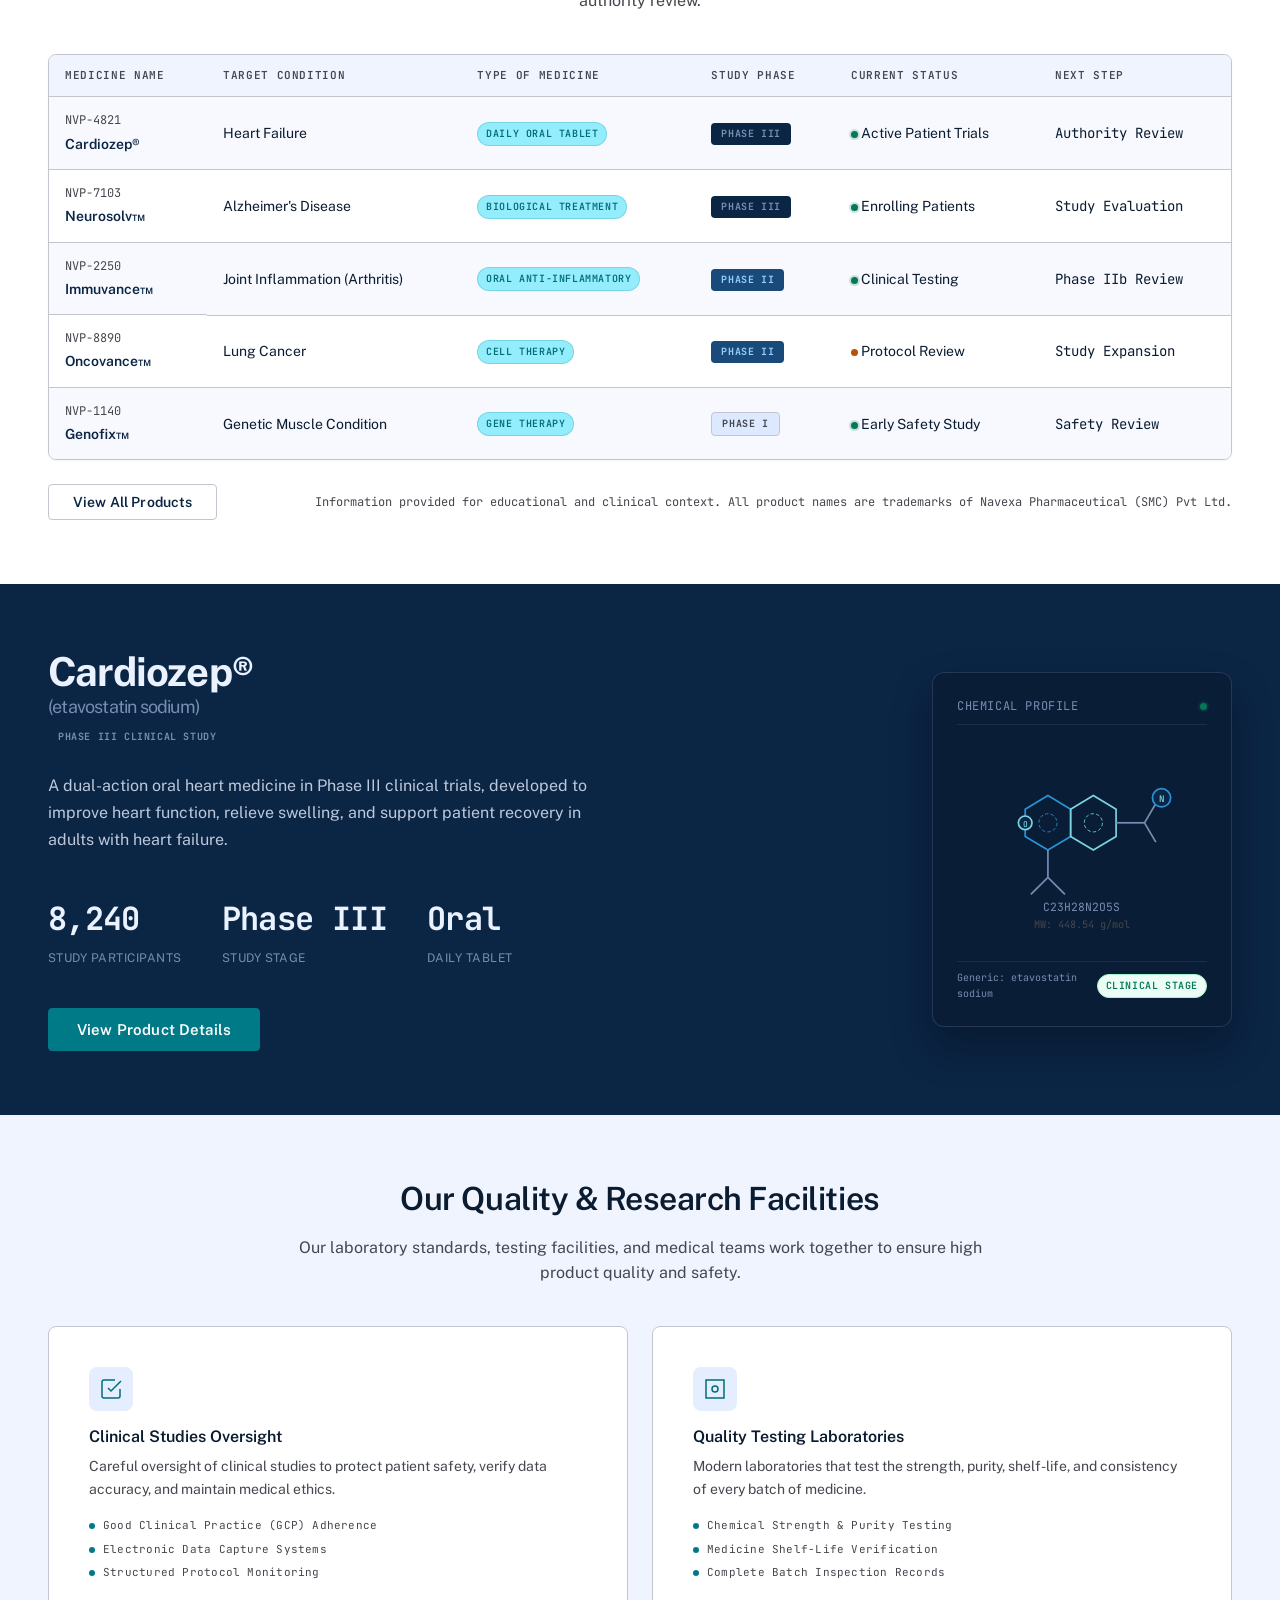
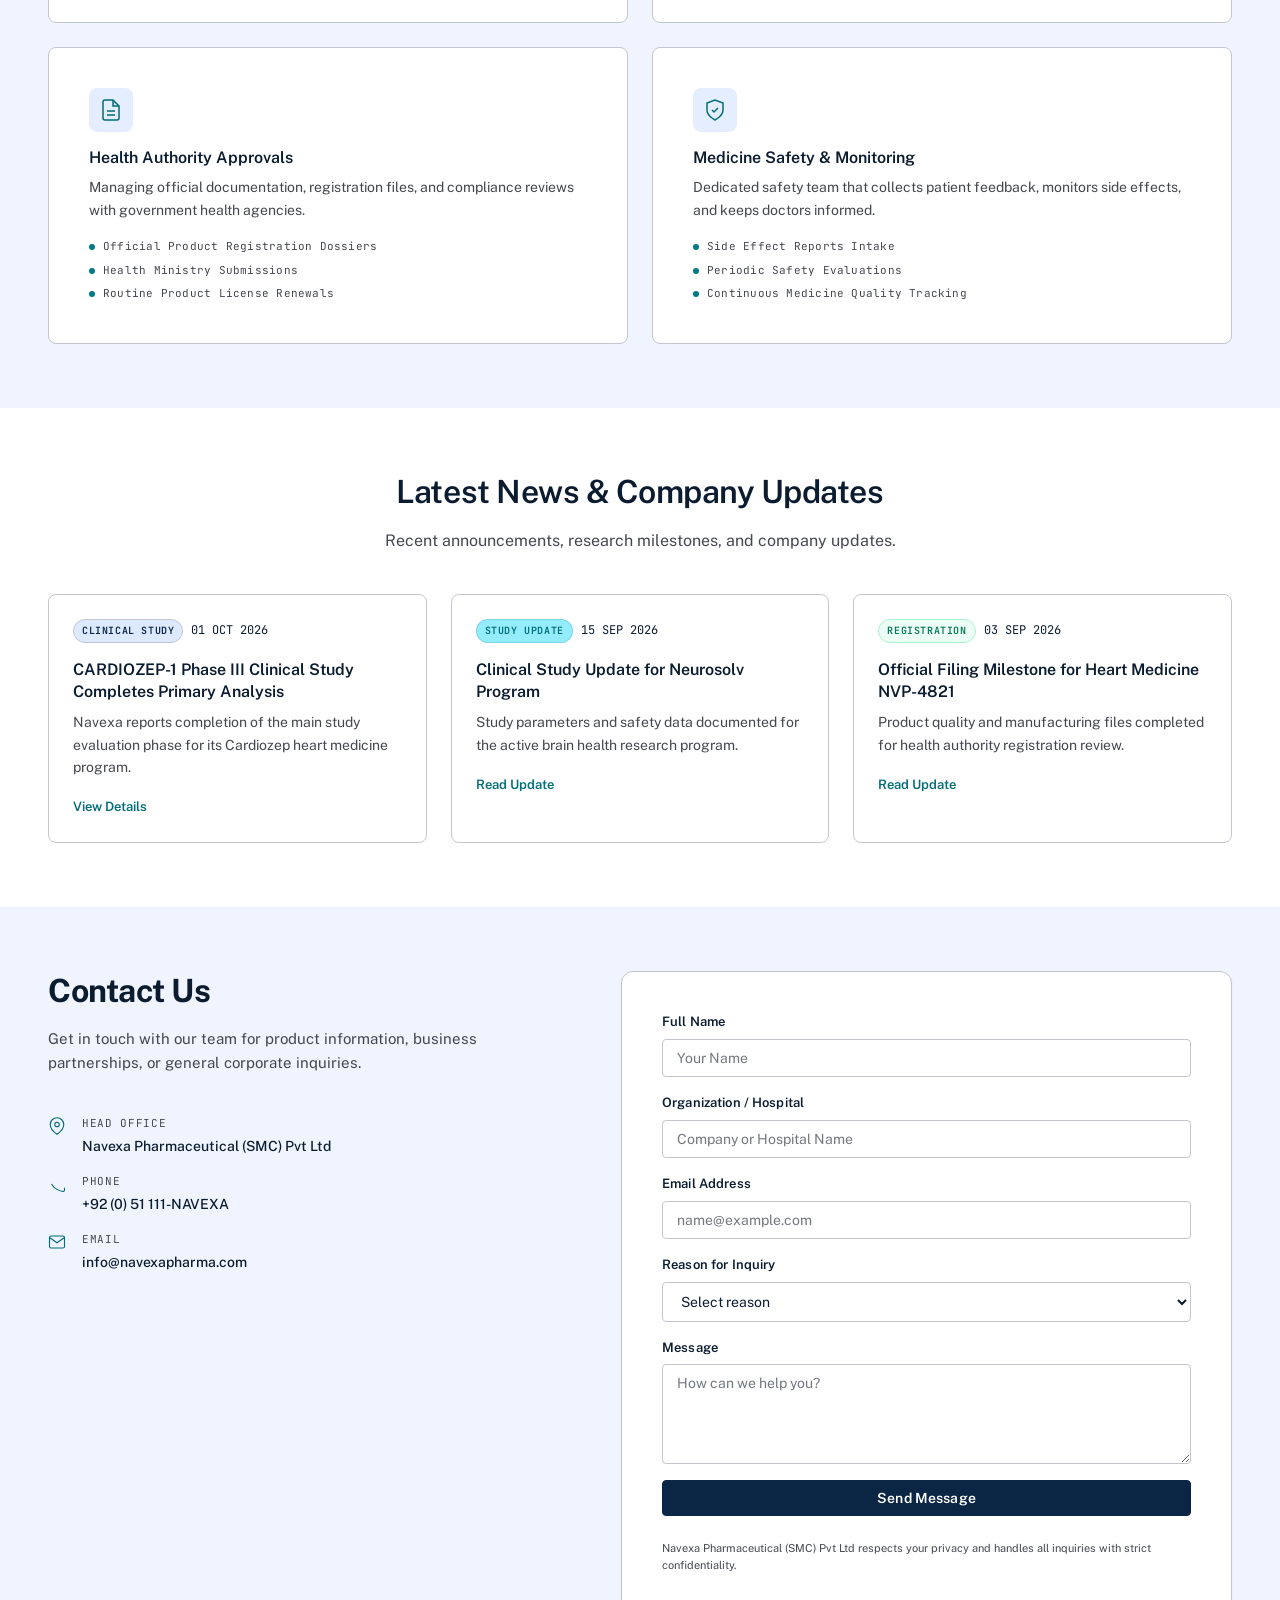
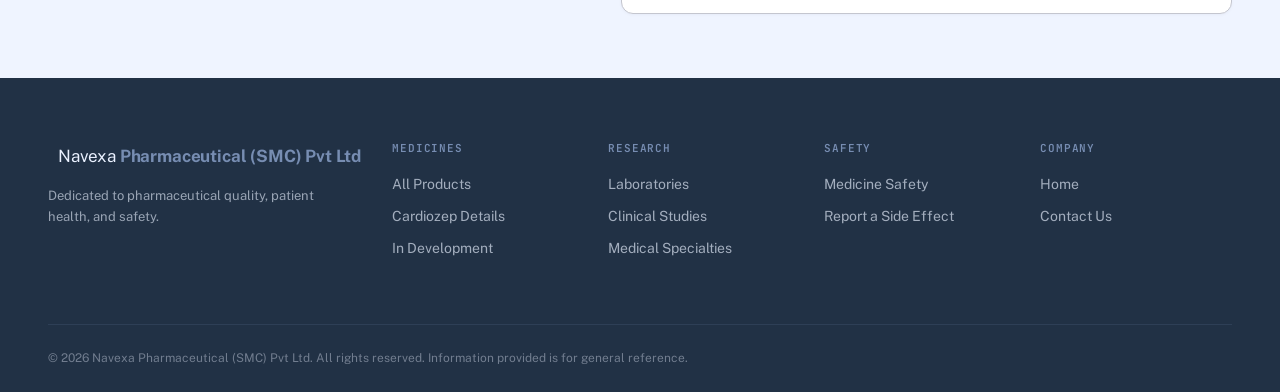
==== commit 4185d2e6: "Implement premium minimal pharmaceutical company brand loading animation with session tracking" ====
--- a/index.html
+++ b/index.html
@@ -12,6 +12,15 @@
   <link rel="stylesheet" href="css/homepage.css" />
 </head>
 <body>
+  <!-- Premium Brand Introduction Loader -->
+  <div id="brand-loader" class="brand-loader" aria-hidden="true">
+    <div class="brand-loader__inner">
+      <h1 class="brand-loader__title">NAVEXA</h1>
+      <div class="brand-loader__line"></div>
+      <p class="brand-loader__descriptor">Pharmaceutical (SMC) Pvt Ltd</p>
+    </div>
+  </div>
+
   <nav class="nav" id="main-nav">
     <div class="nav__inner container">
       <a href="index.html" class="nav__logo">
--- a/css/design-system.css
+++ b/css/design-system.css
@@ -1,4 +1,4 @@
-﻿/* =====================================================
+/* =====================================================
    Navexa pharmaceutical (SMC) pvt Ltd DESIGN SYSTEM — Clinical Precision & Life Sciences
    Based on Stitch "Clinical Precision & Life Sciences" theme
    Primary: #0B2545 (Navy) | Secondary: #007A87 (Teal) | Tertiary: #2993D6 (Cyan)
@@ -355,7 +355,7 @@
   position: sticky;
   top: 0;
   z-index: 100;
-  background: rgba(248,249,255,0.92);
+  background: rgba(248,249,255,0.95);
   backdrop-filter: blur(12px);
   -webkit-backdrop-filter: blur(12px);
   border-bottom: 1px solid var(--color-outline-variant);
@@ -366,8 +366,9 @@
 .nav__inner {
   display: flex;
   align-items: center;
+  justify-content: space-between;
   height: 64px;
-  gap: var(--space-xl);
+  gap: var(--space-md);
 }
 
 .nav__logo {
@@ -379,10 +380,11 @@
 }
 .nav__brand {
   font-family: var(--font-headline);
-  font-size: 18px;
+  font-size: 17px;
   font-weight: 400;
   color: var(--color-on-background);
   letter-spacing: -0.01em;
+  white-space: nowrap;
 }
 .nav__brand strong { font-weight: 700; color: var(--color-primary-container); }
 
@@ -391,7 +393,6 @@
   align-items: center;
   gap: var(--space-xs);
   list-style: none;
-  flex: 1;
 }
 .nav__link {
   text-decoration: none;
@@ -401,26 +402,88 @@
   padding: 6px 12px;
   border-radius: var(--radius);
   transition: background var(--transition), color var(--transition);
+  white-space: nowrap;
 }
 .nav__link:hover { background: var(--color-surface-container); color: var(--color-on-surface); }
-.nav__link--active { color: var(--color-primary-container); font-weight: 600; }
+.nav__link--active { color: var(--color-primary-container); font-weight: 600; background: rgba(11,37,69,0.06); }
 
 .nav__actions { display: flex; align-items: center; gap: var(--space-sm); flex-shrink: 0; }
 
 .nav__hamburger {
   display: none;
   flex-direction: column;
+  justify-content: center;
+  align-items: center;
   gap: 5px;
+  width: 40px;
+  height: 40px;
   padding: 8px;
-  border: none;
-  background: none;
+  border: 1px solid var(--color-outline-variant);
+  border-radius: var(--radius);
+  background: var(--color-surface-container-lowest);
   cursor: pointer;
-}
-.nav__hamburger span { display: block; width: 22px; height: 2px; background: var(--color-on-surface); border-radius: 2px; transition: var(--transition); }
+  transition: background var(--transition), border-color var(--transition);
+}
+.nav__hamburger:hover {
+  background: var(--color-surface-container);
+  border-color: var(--color-outline);
+}
+.nav__hamburger span {
+  display: block;
+  width: 20px;
+  height: 2px;
+  background: var(--color-on-surface);
+  border-radius: 2px;
+  transition: transform 0.25s ease, opacity 0.25s ease;
+}
 
 @media (max-width: 900px) {
-  .nav__links { display: none; }
+  .nav__links {
+    display: none;
+    position: fixed;
+    top: 64px;
+    left: 0;
+    right: 0;
+    bottom: 0;
+    background: #ffffff;
+    flex-direction: column;
+    padding: var(--space-lg) var(--space-md);
+    gap: 8px;
+    border-top: 1px solid var(--color-outline-variant);
+    overflow-y: auto;
+    z-index: 99;
+  }
+  .nav__links.nav__links--open {
+    display: flex;
+    animation: fadeInMenu 0.2s ease-out;
+  }
+  @keyframes fadeInMenu {
+    from { opacity: 0; transform: translateY(-8px); }
+    to { opacity: 1; transform: translateY(0); }
+  }
+  .nav__link {
+    font-size: 16px;
+    padding: 12px 16px;
+    width: 100%;
+    display: block;
+    border-radius: var(--radius);
+  }
   .nav__hamburger { display: flex; }
+  .nav__hamburger[aria-expanded="true"] span:nth-child(1) {
+    transform: translateY(7px) rotate(45deg);
+  }
+  .nav__hamburger[aria-expanded="true"] span:nth-child(2) {
+    opacity: 0;
+  }
+  .nav__hamburger[aria-expanded="true"] span:nth-child(3) {
+    transform: translateY(-7px) rotate(-45deg);
+  }
+}
+
+@media (max-width: 480px) {
+  .nav__brand { font-size: 14px; }
+  .nav__actions .btn { padding: 6px 12px; font-size: 12px; }
+  .container { padding: 0 1rem; }
 }
 
 /* ── NEWS CARD ── */
@@ -438,3 +501,108 @@
 .news-card__link { font-size: 13px; font-weight: 600; color: var(--color-on-secondary-container); text-decoration: none; }
 .news-card__link:hover { color: var(--color-primary-container); }
 
+/* ── BRAND LOADER (PREMIUM CORPORATE ANIMATION) ── */
+.brand-loader {
+  position: fixed;
+  inset: 0;
+  z-index: 999999;
+  background: #ffffff;
+  display: flex;
+  align-items: center;
+  justify-content: center;
+  pointer-events: all;
+  opacity: 1;
+  visibility: visible;
+  transition: opacity 0.4s cubic-bezier(0.4, 0, 0.2, 1), visibility 0.4s ease;
+}
+
+.brand-loader--hidden {
+  opacity: 0 !important;
+  visibility: hidden !important;
+  pointer-events: none !important;
+}
+
+.brand-loader__inner {
+  display: flex;
+  flex-direction: column;
+  align-items: center;
+  text-align: center;
+  padding: 0 1.5rem;
+  max-width: 90vw;
+}
+
+.brand-loader__title {
+  font-family: var(--font-headline);
+  font-size: clamp(28px, 4.5vw, 42px);
+  font-weight: 700;
+  color: #0B2545;
+  letter-spacing: 0.14em;
+  margin: 0;
+  line-height: 1.2;
+  opacity: 0;
+  transform: translateY(6px);
+  animation: brandLoaderTitle 0.65s cubic-bezier(0.16, 1, 0.3, 1) 0.15s forwards;
+}
+
+.brand-loader__line {
+  height: 1.5px;
+  background: #007A87;
+  width: 0;
+  opacity: 0;
+  margin: 14px auto 12px;
+  animation: brandLoaderLine 0.45s cubic-bezier(0.16, 1, 0.3, 1) 0.65s forwards;
+}
+
+.brand-loader__descriptor {
+  font-family: var(--font-body);
+  font-size: clamp(12px, 1.8vw, 14px);
+  font-weight: 500;
+  color: #555962;
+  letter-spacing: 0.05em;
+  margin: 0;
+  opacity: 0;
+  transform: translateY(4px);
+  animation: brandLoaderDesc 0.35s ease-out 1.0s forwards;
+}
+
+@keyframes brandLoaderTitle {
+  0% {
+    opacity: 0;
+    transform: translateY(6px);
+    letter-spacing: 0.18em;
+  }
+  100% {
+    opacity: 1;
+    transform: translateY(0);
+    letter-spacing: 0.08em;
+  }
+}
+
+@keyframes brandLoaderLine {
+  0% {
+    width: 0;
+    opacity: 0;
+  }
+  100% {
+    width: 140px;
+    opacity: 1;
+  }
+}
+
+@keyframes brandLoaderDesc {
+  0% {
+    opacity: 0;
+    transform: translateY(4px);
+  }
+  100% {
+    opacity: 1;
+    transform: translateY(0);
+  }
+}
+
+@media (prefers-reduced-motion: reduce) {
+  .brand-loader {
+    display: none !important;
+  }
+}
+
--- a/css/homepage.css
+++ b/css/homepage.css
@@ -392,18 +392,35 @@
 /* ── RESPONSIVE ── */
 @media (max-width: 1024px) {
   .featured-drug__inner { grid-template-columns: 1fr; }
-  .molecule-card { width: 100%; max-width: 360px; }
+  .molecule-card { width: 100%; max-width: 380px; }
   .contact-grid { grid-template-columns: 1fr; }
   .footer__top { grid-template-columns: 1fr; gap: var(--space-xl); }
   .footer__nav-cols { grid-template-columns: repeat(2, 1fr); }
 }
 
-@media (max-width: 640px) {
-  .hero { padding: 80px 0 60px; }
-  .hero__stats { gap: var(--space-md); }
+@media (max-width: 768px) {
+  .hero { padding: 60px 0 50px; }
+  .hero__headline { font-size: 30px; line-height: 1.25; }
+  .hero__subtext { font-size: 15px; line-height: 1.6; }
+  .hero__pillars { grid-template-columns: 1fr; gap: var(--space-md); margin-top: var(--space-md); padding-top: var(--space-md); }
+  .pipeline-table { min-width: 580px; }
+  .pipeline-table-wrapper { -webkit-overflow-scrolling: touch; }
+  .pipeline-table-footer { flex-direction: column; align-items: flex-start; gap: var(--space-sm); }
   .trial-metrics { gap: var(--space-lg); }
-  .pipeline-table-footer { flex-direction: column; align-items: flex-start; }
-  .footer__nav-cols { grid-template-columns: 1fr 1fr; }
-  .footer__bottom { flex-direction: column; align-items: flex-start; }
-}
-
+  .trial-metric__value { font-size: 26px; }
+  .contact-info__title { font-size: 26px; }
+  .contact-form { padding: var(--space-lg); }
+}
+
+@media (max-width: 480px) {
+  .hero { padding: 50px 0 40px; }
+  .hero__headline { font-size: 24px; line-height: 1.25; }
+  .hero__actions { flex-direction: column; width: 100%; gap: var(--space-sm); }
+  .hero__actions .btn { width: 100%; justify-content: center; }
+  .featured-drug__title { font-size: 24px; }
+  .featured-drug__inn { font-size: 15px; }
+  .trial-metrics { flex-direction: column; gap: var(--space-md); }
+  .footer__nav-cols { grid-template-columns: 1fr; gap: var(--space-lg); }
+  .footer__bottom { flex-direction: column; align-items: flex-start; gap: var(--space-sm); }
+}
+
